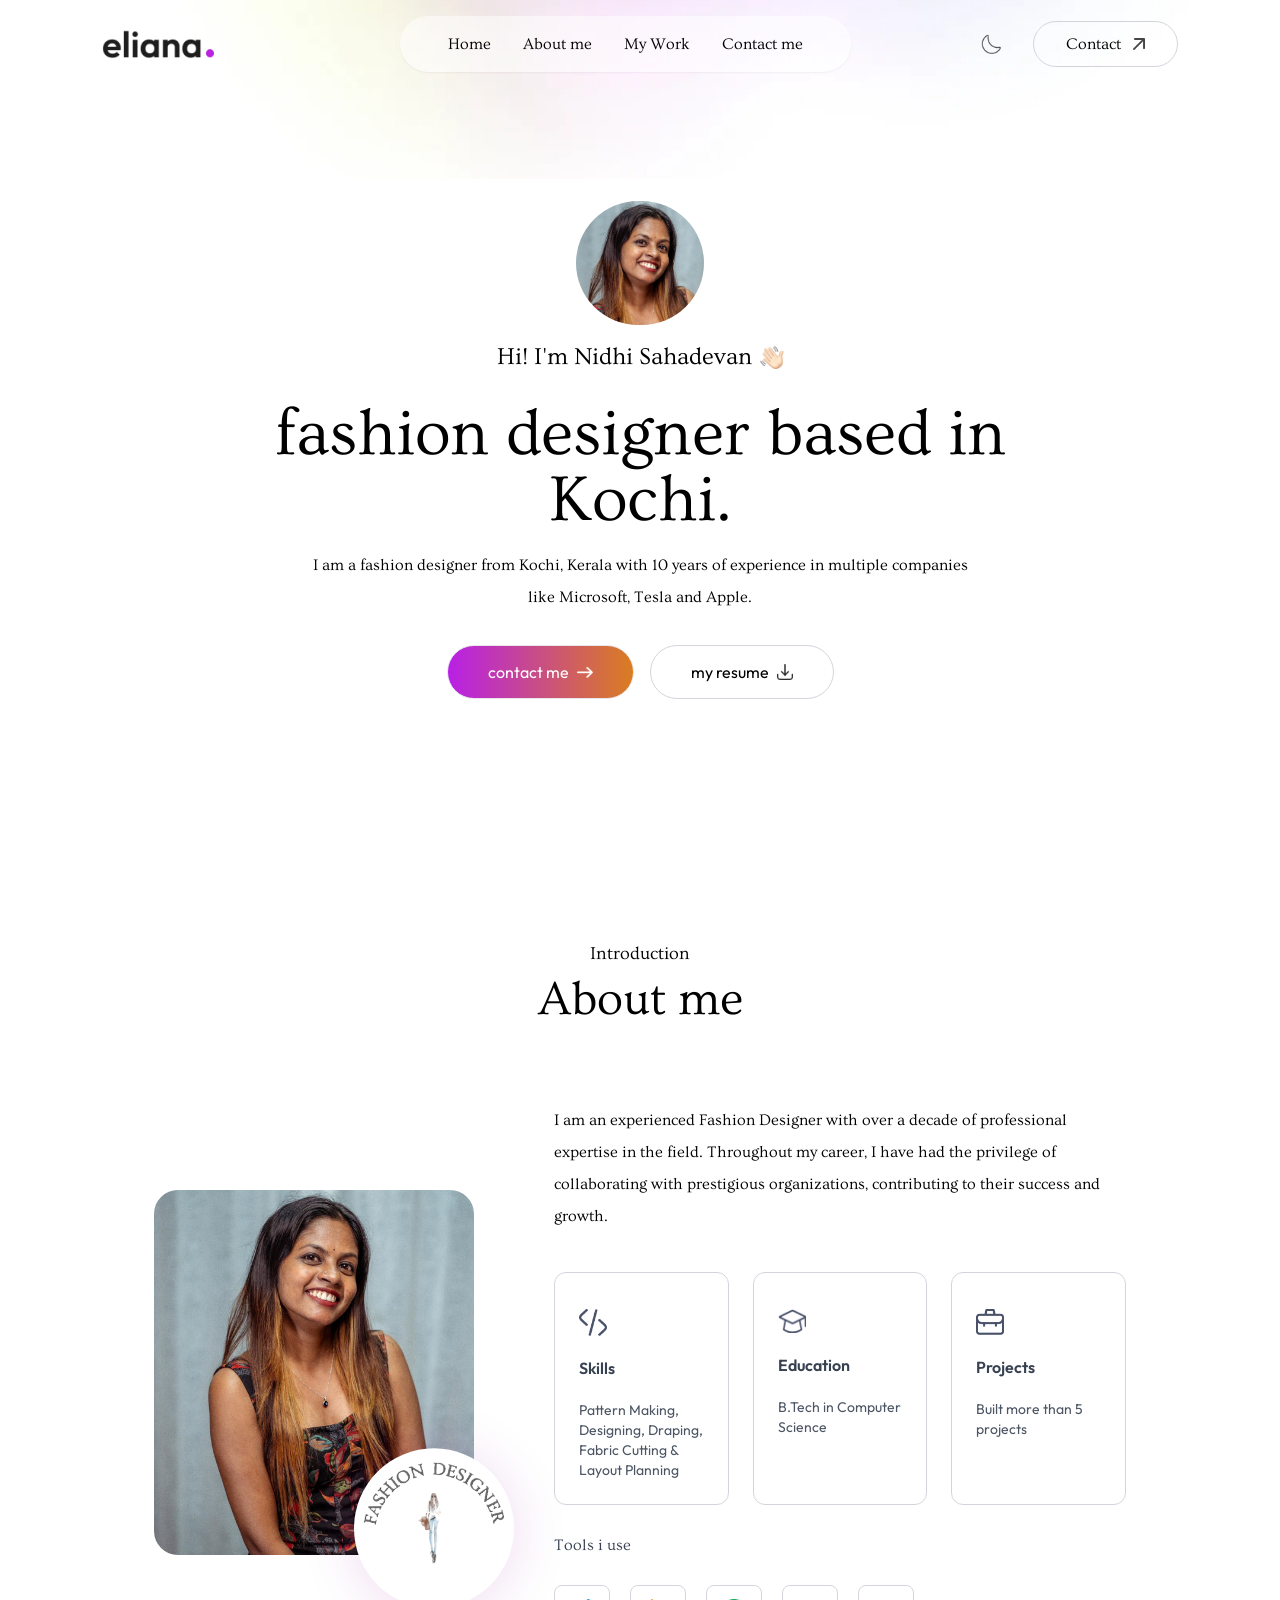
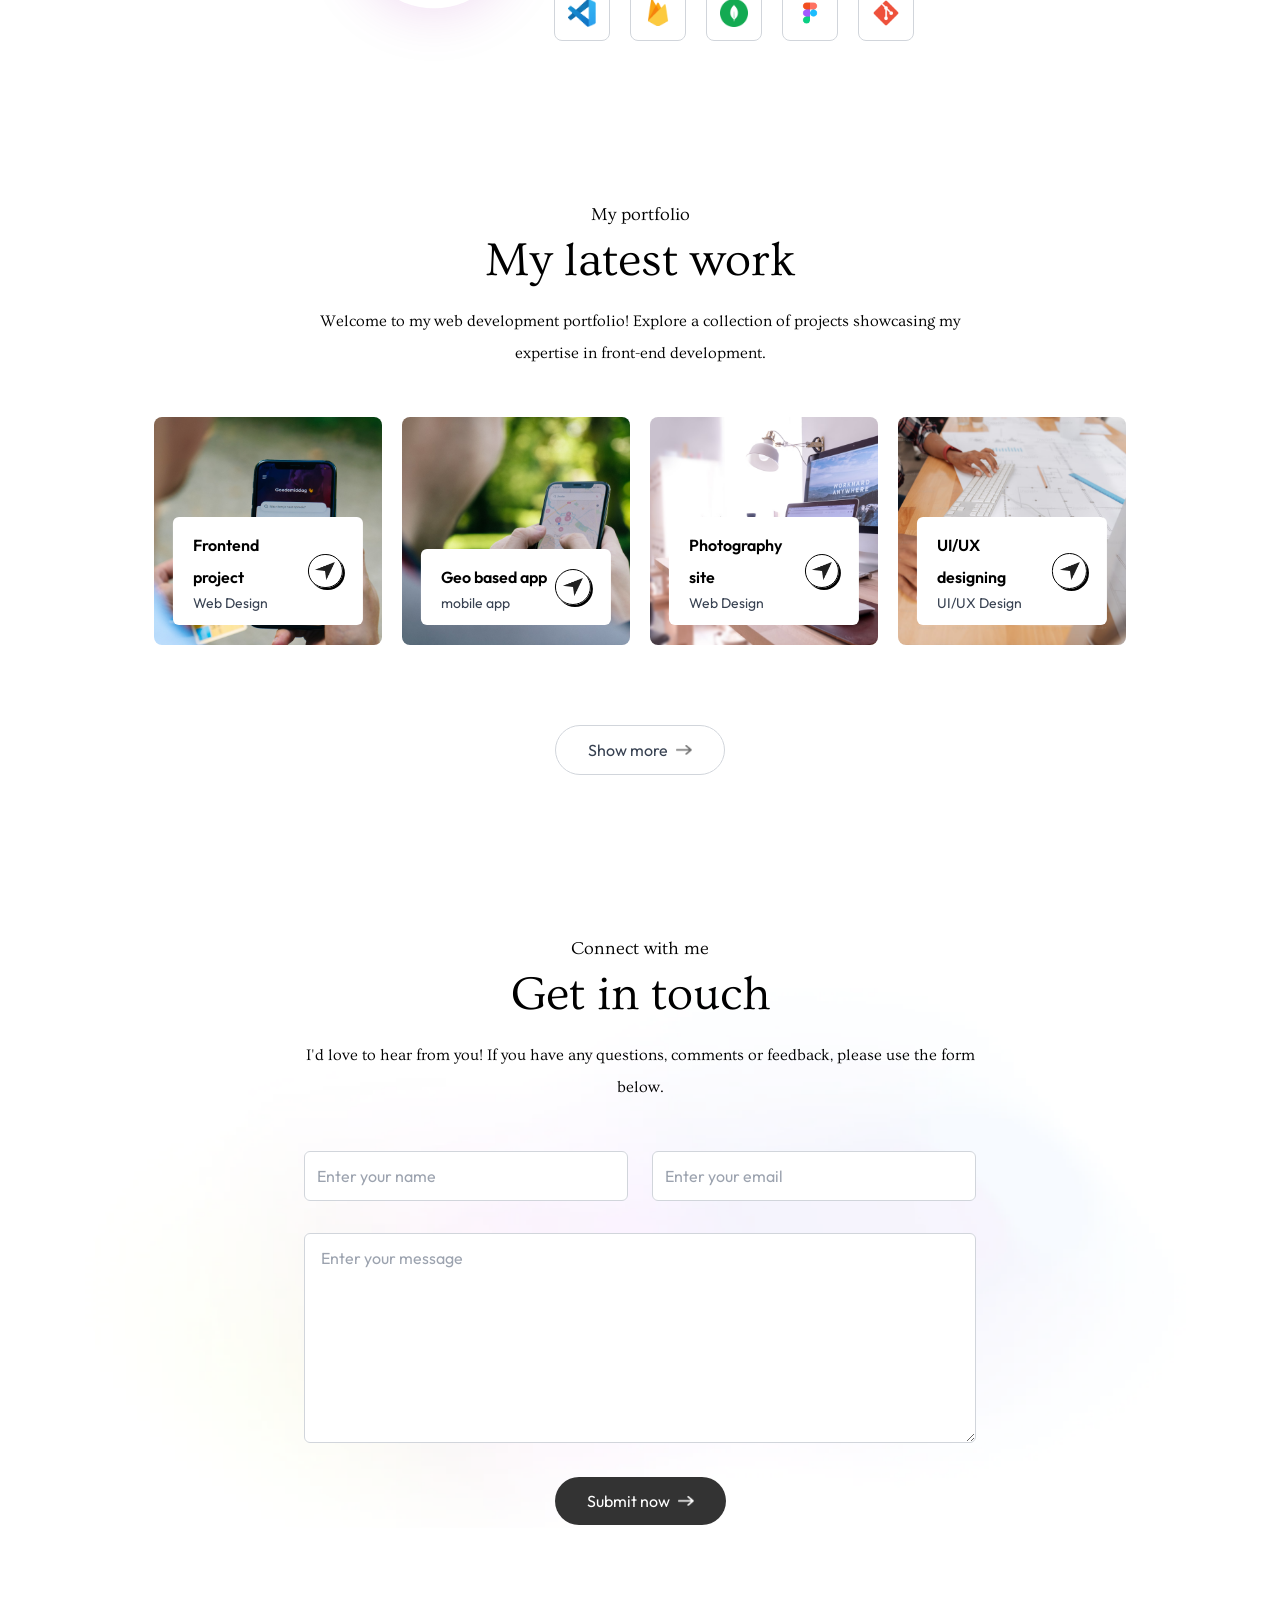
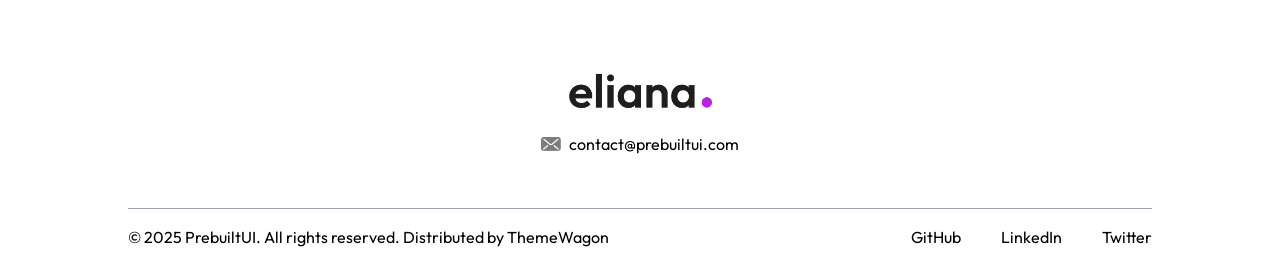
==== index.html @ 3910c3a2 "circular image changed, skills added, menu button service removed" ====
<!DOCTYPE html>
<html lang="en">

<head>
    <meta charset="UTF-8">
    <meta name="viewport" content="width=device-width, initial-scale=1.0">
    <title>Nidhi|Portfolio|FashionDesigner</title>
    <link rel="stylesheet" href="./output.css">
    <link rel="stylesheet" href="./input.css">
    <link rel="shortcut icon" href="./assets/favicon.ico" type="image/x-icon">
    <link rel="preconnect" href="https://fonts.googleapis.com">
    <link rel="preconnect" href="https://fonts.gstatic.com" crossorigin>
    <link href="https://fonts.googleapis.com/css2?family=Outfit:wght@100..900&family=Ovo&display=swap" rel="stylesheet">
</head>

<body class="font-Outfit leading-8 dark:bg-darkTheme dark:text-white">
    <div class="fixed top-0 right-0 w-11/12 -z-10 translate-y-[-80%] dark:hidden">
        <img src="./assets/header-bg-color.png" alt="" class="w-full" />
    </div>

    <nav id="navbar" class="w-full fixed px-5 lg:px-8 xl:px-[8%] py-4 flex items-center justify-between z-50">
        <p class="bg-white bg-opacity-50 backdrop-blur-lg shadow-sm dark:bg-darkTheme dark:shadow-white/20 sr-only">
            Hidden</p>
        <a href="#!">
            <img src="./assets/logo.png" alt="Logo" class="w-28 cursor-pointer mr-14 dark:hidden" />
            <img src="./assets/logo_dark.png" alt="Logo" class="w-28 cursor-pointer mr-14 hidden dark:block" />
        </a>

        <ul id="navLink"
            class="hidden md:flex items-center gap-6 lg:gap-8 rounded-full px-12 py-3 bg-white shadow-sm bg-opacity-50 font-Ovo dark:border dark:border-white/30 dark:bg-transparent ">
            <li><a class='hover:text-gray-500 dark:hover:text-gray-300 transition' href="#top">Home</a></li>
            <li><a class='hover:text-gray-500 dark:hover:text-gray-300 transition' href="#about">About me</a></li>
            <li><a class='hover:text-gray-500 dark:hover:text-gray-300 transition' href="#work">My Work</a></li>
            <li><a class='hover:text-gray-500 dark:hover:text-gray-300 transition' href="#contact">Contact me</a></li>
        </ul>

        <div class="flex items-center gap-4">
            <button onclick="toggleTheme()">
                <img src="./assets/moon_icon.png" alt="" class="w-5 dark:hidden" />
                <img src="./assets/sun_icon.png" alt="" class="w-5 hidden dark:block" />
            </button>

            <a href="#contact"
                class="hidden lg:flex items-center gap-3 px-8 py-1.5 border border-gray-300 hover:bg-slate-100/70 dark:hover:bg-darkHover rounded-full ml-4 font-Ovo dark:border-white/30">
                Contact
                <img src="./assets/arrow-icon.png" alt="" class="w-3 dark:hidden" />
                <img src="./assets/arrow-icon-dark.png" alt="" class="w-3 hidden dark:block" />
            </a>

            <button class="block md:hidden ml-3" onclick="openMenu()">
                <img src="./assets/menu-black.png" alt="" class="w-6 dark:hidden" />
                <img src="./assets/menu-white.png" alt="" class="w-6 hidden dark:block" />
            </button>

        </div>
        <!-- ----- mobile menu ------ -->
        <ul id="mobileMenu"
            class="flex md:hidden flex-col gap-4 py-20 px-10 fixed -right-64 top-0 bottom-0 w-64 z-50 h-screen bg-rose-50 transition duration-500 font-Ovo dark:bg-darkHover dark:text-white">

            <div class="absolute right-6 top-6" onclick="closeMenu()">
                <img src="./assets/close-black.png" alt="" class="w-5 cursor-pointer dark:hidden" />
                <img src="./assets/close-white.png" alt="" class="w-5 cursor-pointer hidden dark:block" />
            </div>

            <li><a href="#top" onclick="closeMenu()">Home</a></li>
            <li><a href="#about" onclick="closeMenu()">About me</a></li>
            <li><a href="#work" onclick="closeMenu()">My Work</a></li>
            <li><a href="#contact" onclick="closeMenu()">Contact me</a></li>
        </ul>
    </nav>

    <!-- ----- home section ------ -->
    <div class="w-11/12 max-w-3xl text-center mx-auto h-screen flex flex-col items-center justify-center gap-4">
        <img src="./assets/nidhi_profile.jpg" alt="" class="rounded-full w-32" />
        <h3 class="flex items-end gap-2 text-xl md:text-2xl mb-3 font-Ovo">
            Hi! I&apos;m Nidhi Sahadevan
            <img src="./assets/hand-icon.png" alt="" class="w-6 mb-1" />
        </h3>
        <h1 class="text-3xl sm:text-6xl lg:text-[66px] font-Ovo">fashion designer based in Kochi.</h1>
        <p class="max-w-2xl mx-auto font-Ovo">I am a fashion designer from Kochi, Kerala with 10 years of experience
            in multiple companies like Microsoft, Tesla and Apple.</p>

        <div class="flex flex-col sm:flex-row items-center gap-4 mt-4">
            <a href="#contact"
                class="px-10 py-2.5 border rounded-full bg-gradient-to-r from-[#b820e6] to-[#da7d20] text-white flex items-center gap-2 dark:border-transparent">
                contact me <img src="./assets/right-arrow-white.png" alt="" class="w-4" />
            </a>

            <a href="./assets/dev-icon.png" download
                class="px-10 py-2.5 rounded-full border border-gray-300 dark:border-white/25 hover:bg-slate-100/70 dark:hover:bg-darkHover flex items-center gap-2 bg-white dark:bg-transparent dark:text-white">
                my resume <img src="./assets/download-icon.png" alt="" class="w-4 dark:invert" />
            </a>
        </div>
    </div>

    <!-- ----- about me section ------ -->
    <div id="about" class="w-full px-[12%] py-10 scroll-mt-20">
        <h4 class="text-center mb-2 text-lg font-Ovo">Introduction</h4>
        <h2 class="text-center text-5xl font-Ovo">About me</h2>
        <div class="flex w-full flex-col lg:flex-row items-center gap-20 my-20">
            <div class="max-w-max mx-auto relative"><img src="./assets/nidhi.jpg" alt=""
                    class="w-64 sm:w-80 rounded-3xl max-w-none">
                <div
                    class="bg-white w-1/2 aspect-square absolute right-0 bottom-0 rounded-full translate-x-1/4 translate-y-1/3 shadow-[0_4px_55px_rgba(149,0,162,0.15)] flex items-center justify-center">
                    <img src="./assets/circularimage1.png" alt="" class="w-full animate-spin_slow">
                    <img src="./assets/fashion-icon.png" alt=""
                        class="w-1/4 absolute top-1/2 left-1/2 -translate-x-1/2 -translate-y-1/2">
                </div>
            </div>
            <div class="flex-1">
                <p class="mb-10 max-w-2xl font-Ovo">I am an experienced Fashion Designer with over a decade of
                    professional expertise in the field. Throughout my career, I have had the privilege of collaborating
                    with prestigious organizations, contributing to their success and growth.</p>
                <ul class="grid grid-cols-1 sm:grid-cols-3 gap-6 max-w-2xl">
                    <li
                        class="border border-gray-300 dark:border-white/30 rounded-xl p-6 cursor-pointer hover:bg-lightHover hover:-translate-y-1 duration-500 hover:shadow-black dark:hover:shadow-white/80 dark:hover:bg-darkHover/50">
                        <img src="./assets/code-icon.png" alt="" class="w-7 mt-3 dark:hidden"><img
                            src="./assets/code-icon-dark.png" alt="" class="w-7 mt-3 hidden dark:block">
                        <h3 class="my-4 font-semibold text-gray-700 dark:text-white">Skills</h3>
                        <p class="text-gray-600 text-sm dark:text-white/80">Pattern Making,
Designing,
Draping,
Fabric Cutting & Layout Planning</p>
                    </li>
                    <li
                        class="border border-gray-300 dark:border-white/30 rounded-xl p-6 cursor-pointer hover:bg-lightHover hover:-translate-y-1 duration-500 hover:shadow-black dark:hover:shadow-white/80 dark:hover:bg-darkHover/50">
                        <img src="./assets/edu-icon.png" alt="" class="w-7 mt-3 dark:hidden"><img
                            src="./assets/edu-icon-dark.png" alt="" class="w-7 mt-3 hidden dark:block">
                        <h3 class="my-4 font-semibold text-gray-700 dark:text-white">Education</h3>
                        <p class="text-gray-600 text-sm dark:text-white/80">B.Tech in Computer Science</p>
                    </li>
                    <li
                        class="border border-gray-300 dark:border-white/30 rounded-xl p-6 cursor-pointer hover:bg-lightHover hover:-translate-y-1 duration-500 hover:shadow-black dark:hover:shadow-white/80 dark:hover:bg-darkHover/50">
                        <img src="./assets/project-icon.png" alt="" class="w-7 mt-3 dark:hidden"><img
                            src="./assets/project-icon-dark.png" alt="" class="w-7 mt-3 hidden dark:block">
                        <h3 class="my-4 font-semibold text-gray-700 dark:text-white">Projects</h3>
                        <p class="text-gray-600 text-sm dark:text-white/80">Built more than 5 projects</p>
                    </li>
                </ul>
                <h4 class="my-6 text-gray-700 font-Ovo dark:text-white/80">Tools i use</h4>
                <ul class="flex items-center gap-3 sm:gap-5">
                    <li
                        class="flex items-center justify-center w-12 sm:w-14 aspect-square border border-gray-300 dark:border-white/30 rounded-lg cursor-pointer hover:-translate-y-1 duration-500">
                        <img src="./assets/vscode.png" alt="vscode" class="w-5 sm:w-7">
                    </li>
                    <li
                        class="flex items-center justify-center w-12 sm:w-14 aspect-square border border-gray-300 dark:border-white/30 rounded-lg cursor-pointer hover:-translate-y-1 duration-500">
                        <img src="./assets/firebase.png" alt="firebase" class="w-5 sm:w-7">
                    </li>
                    <li
                        class="flex items-center justify-center w-12 sm:w-14 aspect-square border border-gray-300 dark:border-white/30 rounded-lg cursor-pointer hover:-translate-y-1 duration-500">
                        <img src="./assets/mongodb.png" alt="mongodb" class="w-5 sm:w-7">
                    </li>
                    <li
                        class="flex items-center justify-center w-12 sm:w-14 aspect-square border border-gray-300 dark:border-white/30 rounded-lg cursor-pointer hover:-translate-y-1 duration-500">
                        <img src="./assets/figma.png" alt="figma" class="w-5 sm:w-7">
                    </li>
                    <li
                        class="flex items-center justify-center w-12 sm:w-14 aspect-square border border-gray-300 dark:border-white/30 rounded-lg cursor-pointer hover:-translate-y-1 duration-500">
                        <img src="./assets/git.png" alt="git" class="w-5 sm:w-7">
                    </li>
                </ul>
            </div>
        </div>
    </div>

    <!-- My Work Section -->
    <div id="work" class="w-full px-[12%] py-10 scroll-mt-20">
        <h4 class="text-center mb-2 text-lg font-Ovo">My portfolio</h4>
        <h2 class="text-center text-5xl font-Ovo">My latest work</h2>
        <p class="text-center max-w-2xl mx-auto mt-5 mb-12 font-Ovo">Welcome to my web development portfolio! Explore a
            collection of projects showcasing my expertise in front-end development.</p>
        <div class="grid grid-cols-auto my-10 gap-5 dark:text-black">
            <div class="aspect-square bg-no-repeat bg-cover bg-center rounded-lg relative cursor-pointer group"
                style="background-image: url('./assets/work-1.png');">
                <div
                    class="bg-white w-10/12 rounded-md absolute bottom-5 left-1/2 -translate-x-1/2 py-3 px-5 flex items-center justify-between duration-500 group-hover:bottom-7">
                    <div>
                        <h2 class="font-semibold">Frontend project</h2>
                        <p class="text-sm text-gray-700">Web Design</p>
                    </div>
                    <div
                        class="border rounded-full border-black w-9 aspect-square flex items-center justify-center shadow-[2px_2px_0_#000] group-hover:bg-lime-300 transition">
                        <img src="./assets/send-icon.png" alt="" class="w-5">
                    </div>
                </div>
            </div>
            <div class="aspect-square bg-no-repeat bg-cover bg-center rounded-lg relative cursor-pointer group"
                style="background-image: url('./assets/work-2.png');">
                <div
                    class="bg-white w-10/12 rounded-md absolute bottom-5 left-1/2 -translate-x-1/2 py-3 px-5 flex items-center justify-between duration-500 group-hover:bottom-7">
                    <div>
                        <h2 class="font-semibold">Geo based app</h2>
                        <p class="text-sm text-gray-700">mobile app</p>
                    </div>
                    <div
                        class="border rounded-full border-black w-9 aspect-square flex items-center justify-center shadow-[2px_2px_0_#000] group-hover:bg-lime-300 transition">
                        <img src="./assets/send-icon.png" alt="" class="w-5">
                    </div>
                </div>
            </div>
            <div class="aspect-square bg-no-repeat bg-cover bg-center rounded-lg relative cursor-pointer group"
                style="background-image: url('./assets/work-3.png');">
                <div
                    class="bg-white w-10/12 rounded-md absolute bottom-5 left-1/2 -translate-x-1/2 py-3 px-5 flex items-center justify-between duration-500 group-hover:bottom-7">
                    <div>
                        <h2 class="font-semibold">Photography site</h2>
                        <p class="text-sm text-gray-700">Web Design</p>
                    </div>
                    <div
                        class="border rounded-full border-black w-9 aspect-square flex items-center justify-center shadow-[2px_2px_0_#000] group-hover:bg-lime-300 transition">
                        <img src="./assets/send-icon.png" alt="" class="w-5">
                    </div>
                </div>
            </div>
            <div class="aspect-square bg-no-repeat bg-cover bg-center rounded-lg relative cursor-pointer group"
                style="background-image: url('./assets/work-4.png');">
                <div
                    class="bg-white w-10/12 rounded-md absolute bottom-5 left-1/2 -translate-x-1/2 py-3 px-5 flex items-center justify-between duration-500 group-hover:bottom-7">
                    <div>
                        <h2 class="font-semibold">UI/UX designing</h2>
                        <p class="text-sm text-gray-700">UI/UX Design</p>
                    </div>
                    <div
                        class="border rounded-full border-black w-9 aspect-square flex items-center justify-center shadow-[2px_2px_0_#000] group-hover:bg-lime-300 transition">
                        <img src="./assets/send-icon.png" alt="" class="w-5">
                    </div>
                </div>
            </div>
        </div><a href="#"
            class="w-max flex items-center justify-center gap-2 text-gray-700 border border-gray-300 dark:border-white/25 hover:bg-slate-100/70 dark:hover:bg-darkHover rounded-full py-2 px-8 mx-auto my-20 duration-300 dark:text-white">Show
            more<img src="./assets/right-arrow-bold.png" alt="" class="w-4 dark:hidden"><img
                src="./assets/right-arrow-bold-dark.png" alt="" class="w-4 hidden dark:block"></a>
    </div>

    <!-- Contact me section -->
    <div id="contact"
        class="w-full px-[12%] py-10 scroll-mt-20 bg-[url('./assets/footer-bg-color.png')] bg-no-repeat bg-[length:90%_auto] bg-center dark:bg-none">
        <h4 class="text-center mb-2 text-lg font-Ovo">Connect with me</h4>
        <h2 class="text-center text-5xl font-Ovo">Get in touch</h2>
        <p class="text-center max-w-2xl mx-auto mt-5 mb-12 font-Ovo">I'd love to hear from you! If you have any
            questions, comments or feedback, please use the form below.
        </p>
        <form class="max-w-2xl mx-auto">
            <input type="hidden" name="subject" value="Eliana Jade - New form Submission">
            <div class="grid grid-cols-auto gap-6 mt-10 mb-8">
                <input type="text" placeholder="Enter your name"
                    class="flex-1 px-3 py-2 focus:ring-1 outline-none border border-gray-300 dark:border-white/30 rounded-md bg-white dark:bg-darkHover/30"
                    ] required="" name="name">
                <input type="email" placeholder="Enter your email" ]
                    class="flex-1 px-3 py-2 focus:ring-1 outline-none border border-gray-300 dark:border-white/30 rounded-md bg-white dark:bg-darkHover/30"
                    required="" name="email">
            </div>
            <textarea rows="6" placeholder="Enter your message"
                class="w-full px-4 py-2 focus:ring-1 outline-none border border-gray-300 dark:border-white/30 rounded-md bg-white mb-6 dark:bg-darkHover/30"
                required="" name="message"></textarea>
            <button type="submit"
                class="py-2 px-8 w-max flex items-center justify-between gap-2 bg-black/80 text-white rounded-full mx-auto hover:bg-black duration-500 dark:bg-transparent dark:border dark:border-white/30 dark:hover:bg-darkHover">
                Submit now
                <img src="./assets/right-arrow-white.png" alt="" class="w-4">
            </button>
            <p class="mt-4"></p>
        </form>
    </div>

    <!-- Footer -->
    <div class="mt-20">
        <div class="text-center">
            <a href="#!">
                <img src="./assets/logo.png" alt="" class="w-36 mx-auto mb-2 dark:hidden">
                <img src="./assets/logo_dark.png" alt="" class="w-36 mx-auto mb-2 hidden dark:block">
            </a>
            <div class="w-max flex items-center gap-2 mx-auto">
                <img src="./assets/mail_icon.png" alt="" class="w-5 dark:hidden">
                <img src="./assets/mail_icon_dark.png" alt="" class="w-5 hidden dark:block">
                <a href="#!">contact@prebuiltui.com</a>
            </div>
        </div>
        <div class="text-center sm:flex items-center justify-between border-t border-gray-400 mx-[10%] mt-12 py-3">
            <p>© 2025 <a href="https://prebuiltui.com/" target="_blank">PrebuiltUI</a>. All rights reserved. Distributed by <a href="https://themewagon.com" target="_blank">ThemeWagon</a></p> 
            <ul class="flex items-center gap-10 justify-center mt-4 sm:mt-0">
                <li><a target="_blank" href="#!">GitHub</a></li>
                <li><a target="_blank" href="#!">LinkedIn</a></li>
                <li><a target="_blank" href="#!">Twitter</a></li>
            </ul>
        </div>
    </div>

    <script src="./script.js"></script>

</body>

</html>
---- output.css ----
*,
::before,
::after {
  --tw-border-spacing-x: 0;
  --tw-border-spacing-y: 0;
  --tw-translate-x: 0;
  --tw-translate-y: 0;
  --tw-rotate: 0;
  --tw-skew-x: 0;
  --tw-skew-y: 0;
  --tw-scale-x: 1;
  --tw-scale-y: 1;
  --tw-pan-x: ;
  --tw-pan-y: ;
  --tw-pinch-zoom: ;
  --tw-scroll-snap-strictness: proximity;
  --tw-gradient-from-position: ;
  --tw-gradient-via-position: ;
  --tw-gradient-to-position: ;
  --tw-ordinal: ;
  --tw-slashed-zero: ;
  --tw-numeric-figure: ;
  --tw-numeric-spacing: ;
  --tw-numeric-fraction: ;
  --tw-ring-inset: ;
  --tw-ring-offset-width: 0px;
  --tw-ring-offset-color: #fff;
  --tw-ring-color: rgb(59 130 246 / 0.5);
  --tw-ring-offset-shadow: 0 0 #0000;
  --tw-ring-shadow: 0 0 #0000;
  --tw-shadow: 0 0 #0000;
  --tw-shadow-colored: 0 0 #0000;
  --tw-blur: ;
  --tw-brightness: ;
  --tw-contrast: ;
  --tw-grayscale: ;
  --tw-hue-rotate: ;
  --tw-invert: ;
  --tw-saturate: ;
  --tw-sepia: ;
  --tw-drop-shadow: ;
  --tw-backdrop-blur: ;
  --tw-backdrop-brightness: ;
  --tw-backdrop-contrast: ;
  --tw-backdrop-grayscale: ;
  --tw-backdrop-hue-rotate: ;
  --tw-backdrop-invert: ;
  --tw-backdrop-opacity: ;
  --tw-backdrop-saturate: ;
  --tw-backdrop-sepia: ;
  --tw-contain-size: ;
  --tw-contain-layout: ;
  --tw-contain-paint: ;
  --tw-contain-style: ;
}

::backdrop {
  --tw-border-spacing-x: 0;
  --tw-border-spacing-y: 0;
  --tw-translate-x: 0;
  --tw-translate-y: 0;
  --tw-rotate: 0;
  --tw-skew-x: 0;
  --tw-skew-y: 0;
  --tw-scale-x: 1;
  --tw-scale-y: 1;
  --tw-pan-x: ;
  --tw-pan-y: ;
  --tw-pinch-zoom: ;
  --tw-scroll-snap-strictness: proximity;
  --tw-gradient-from-position: ;
  --tw-gradient-via-position: ;
  --tw-gradient-to-position: ;
  --tw-ordinal: ;
  --tw-slashed-zero: ;
  --tw-numeric-figure: ;
  --tw-numeric-spacing: ;
  --tw-numeric-fraction: ;
  --tw-ring-inset: ;
  --tw-ring-offset-width: 0px;
  --tw-ring-offset-color: #fff;
  --tw-ring-color: rgb(59 130 246 / 0.5);
  --tw-ring-offset-shadow: 0 0 #0000;
  --tw-ring-shadow: 0 0 #0000;
  --tw-shadow: 0 0 #0000;
  --tw-shadow-colored: 0 0 #0000;
  --tw-blur: ;
  --tw-brightness: ;
  --tw-contrast: ;
  --tw-grayscale: ;
  --tw-hue-rotate: ;
  --tw-invert: ;
  --tw-saturate: ;
  --tw-sepia: ;
  --tw-drop-shadow: ;
  --tw-backdrop-blur: ;
  --tw-backdrop-brightness: ;
  --tw-backdrop-contrast: ;
  --tw-backdrop-grayscale: ;
  --tw-backdrop-hue-rotate: ;
  --tw-backdrop-invert: ;
  --tw-backdrop-opacity: ;
  --tw-backdrop-saturate: ;
  --tw-backdrop-sepia: ;
  --tw-contain-size: ;
  --tw-contain-layout: ;
  --tw-contain-paint: ;
  --tw-contain-style: ;
}

/*
! tailwindcss v3.4.17 | MIT License | https://tailwindcss.com
*/

/*
1. Prevent padding and border from affecting element width. (https://github.com/mozdevs/cssremedy/issues/4)
2. Allow adding a border to an element by just adding a border-width. (https://github.com/tailwindcss/tailwindcss/pull/116)
*/

*,
::before,
::after {
  box-sizing: border-box;
  /* 1 */
  border-width: 0;
  /* 2 */
  border-style: solid;
  /* 2 */
  border-color: #e5e7eb;
  /* 2 */
}

::before,
::after {
  --tw-content: '';
}

/*
1. Use a consistent sensible line-height in all browsers.
2. Prevent adjustments of font size after orientation changes in iOS.
3. Use a more readable tab size.
4. Use the user's configured `sans` font-family by default.
5. Use the user's configured `sans` font-feature-settings by default.
6. Use the user's configured `sans` font-variation-settings by default.
7. Disable tap highlights on iOS
*/

html,
:host {
  line-height: 1.5;
  /* 1 */
  -webkit-text-size-adjust: 100%;
  /* 2 */
  -moz-tab-size: 4;
  /* 3 */
  -o-tab-size: 4;
  tab-size: 4;
  /* 3 */
  font-family: ui-sans-serif, system-ui, sans-serif, "Apple Color Emoji", "Segoe UI Emoji", "Segoe UI Symbol", "Noto Color Emoji";
  /* 4 */
  font-feature-settings: normal;
  /* 5 */
  font-variation-settings: normal;
  /* 6 */
  -webkit-tap-highlight-color: transparent;
  /* 7 */
}

/*
1. Remove the margin in all browsers.
2. Inherit line-height from `html` so users can set them as a class directly on the `html` element.
*/

body {
  margin: 0;
  /* 1 */
  line-height: inherit;
  /* 2 */
}

/*
1. Add the correct height in Firefox.
2. Correct the inheritance of border color in Firefox. (https://bugzilla.mozilla.org/show_bug.cgi?id=190655)
3. Ensure horizontal rules are visible by default.
*/

hr {
  height: 0;
  /* 1 */
  color: inherit;
  /* 2 */
  border-top-width: 1px;
  /* 3 */
}

/*
Add the correct text decoration in Chrome, Edge, and Safari.
*/

abbr:where([title]) {
  -webkit-text-decoration: underline dotted;
  text-decoration: underline dotted;
}

/*
Remove the default font size and weight for headings.
*/

h1,
h2,
h3,
h4,
h5,
h6 {
  font-size: inherit;
  font-weight: inherit;
}

/*
Reset links to optimize for opt-in styling instead of opt-out.
*/

a {
  color: inherit;
  text-decoration: inherit;
}

/*
Add the correct font weight in Edge and Safari.
*/

b,
strong {
  font-weight: bolder;
}

/*
1. Use the user's configured `mono` font-family by default.
2. Use the user's configured `mono` font-feature-settings by default.
3. Use the user's configured `mono` font-variation-settings by default.
4. Correct the odd `em` font sizing in all browsers.
*/

code,
kbd,
samp,
pre {
  font-family: ui-monospace, SFMono-Regular, Menlo, Monaco, Consolas, "Liberation Mono", "Courier New", monospace;
  /* 1 */
  font-feature-settings: normal;
  /* 2 */
  font-variation-settings: normal;
  /* 3 */
  font-size: 1em;
  /* 4 */
}

/*
Add the correct font size in all browsers.
*/

small {
  font-size: 80%;
}

/*
Prevent `sub` and `sup` elements from affecting the line height in all browsers.
*/

sub,
sup {
  font-size: 75%;
  line-height: 0;
  position: relative;
  vertical-align: baseline;
}

sub {
  bottom: -0.25em;
}

sup {
  top: -0.5em;
}

/*
1. Remove text indentation from table contents in Chrome and Safari. (https://bugs.chromium.org/p/chromium/issues/detail?id=999088, https://bugs.webkit.org/show_bug.cgi?id=201297)
2. Correct table border color inheritance in all Chrome and Safari. (https://bugs.chromium.org/p/chromium/issues/detail?id=935729, https://bugs.webkit.org/show_bug.cgi?id=195016)
3. Remove gaps between table borders by default.
*/

table {
  text-indent: 0;
  /* 1 */
  border-color: inherit;
  /* 2 */
  border-collapse: collapse;
  /* 3 */
}

/*
1. Change the font styles in all browsers.
2. Remove the margin in Firefox and Safari.
3. Remove default padding in all browsers.
*/

button,
input,
optgroup,
select,
textarea {
  font-family: inherit;
  /* 1 */
  font-feature-settings: inherit;
  /* 1 */
  font-variation-settings: inherit;
  /* 1 */
  font-size: 100%;
  /* 1 */
  font-weight: inherit;
  /* 1 */
  line-height: inherit;
  /* 1 */
  letter-spacing: inherit;
  /* 1 */
  color: inherit;
  /* 1 */
  margin: 0;
  /* 2 */
  padding: 0;
  /* 3 */
}

/*
Remove the inheritance of text transform in Edge and Firefox.
*/

button,
select {
  text-transform: none;
}

/*
1. Correct the inability to style clickable types in iOS and Safari.
2. Remove default button styles.
*/

button,
input:where([type='button']),
input:where([type='reset']),
input:where([type='submit']) {
  -webkit-appearance: button;
  /* 1 */
  background-color: transparent;
  /* 2 */
  background-image: none;
  /* 2 */
}

/*
Use the modern Firefox focus style for all focusable elements.
*/

:-moz-focusring {
  outline: auto;
}

/*
Remove the additional `:invalid` styles in Firefox. (https://github.com/mozilla/gecko-dev/blob/2f9eacd9d3d995c937b4251a5557d95d494c9be1/layout/style/res/forms.css#L728-L737)
*/

:-moz-ui-invalid {
  box-shadow: none;
}

/*
Add the correct vertical alignment in Chrome and Firefox.
*/

progress {
  vertical-align: baseline;
}

/*
Correct the cursor style of increment and decrement buttons in Safari.
*/

::-webkit-inner-spin-button,
::-webkit-outer-spin-button {
  height: auto;
}

/*
1. Correct the odd appearance in Chrome and Safari.
2. Correct the outline style in Safari.
*/

[type='search'] {
  -webkit-appearance: textfield;
  /* 1 */
  outline-offset: -2px;
  /* 2 */
}

/*
Remove the inner padding in Chrome and Safari on macOS.
*/

::-webkit-search-decoration {
  -webkit-appearance: none;
}

/*
1. Correct the inability to style clickable types in iOS and Safari.
2. Change font properties to `inherit` in Safari.
*/

::-webkit-file-upload-button {
  -webkit-appearance: button;
  /* 1 */
  font: inherit;
  /* 2 */
}

/*
Add the correct display in Chrome and Safari.
*/

summary {
  display: list-item;
}

/*
Removes the default spacing and border for appropriate elements.
*/

blockquote,
dl,
dd,
h1,
h2,
h3,
h4,
h5,
h6,
hr,
figure,
p,
pre {
  margin: 0;
}

fieldset {
  margin: 0;
  padding: 0;
}

legend {
  padding: 0;
}

ol,
ul,
menu {
  list-style: none;
  margin: 0;
  padding: 0;
}

/*
Reset default styling for dialogs.
*/

dialog {
  padding: 0;
}

/*
Prevent resizing textareas horizontally by default.
*/

textarea {
  resize: vertical;
}

/*
1. Reset the default placeholder opacity in Firefox. (https://github.com/tailwindlabs/tailwindcss/issues/3300)
2. Set the default placeholder color to the user's configured gray 400 color.
*/

input::-moz-placeholder,
textarea::-moz-placeholder {
  opacity: 1;
  /* 1 */
  color: #9ca3af;
  /* 2 */
}

input::placeholder,
textarea::placeholder {
  opacity: 1;
  /* 1 */
  color: #9ca3af;
  /* 2 */
}

/*
Set the default cursor for buttons.
*/

button,
[role="button"] {
  cursor: pointer;
}

/*
Make sure disabled buttons don't get the pointer cursor.
*/

:disabled {
  cursor: default;
}

/*
1. Make replaced elements `display: block` by default. (https://github.com/mozdevs/cssremedy/issues/14)
2. Add `vertical-align: middle` to align replaced elements more sensibly by default. (https://github.com/jensimmons/cssremedy/issues/14#issuecomment-634934210)
   This can trigger a poorly considered lint error in some tools but is included by design.
*/

img,
svg,
video,
canvas,
audio,
iframe,
embed,
object {
  display: block;
  /* 1 */
  vertical-align: middle;
  /* 2 */
}

/*
Constrain images and videos to the parent width and preserve their intrinsic aspect ratio. (https://github.com/mozdevs/cssremedy/issues/14)
*/

img,
video {
  max-width: 100%;
  height: auto;
}

/* Make elements with the HTML hidden attribute stay hidden by default */

[hidden]:where(:not([hidden="until-found"])) {
  display: none;
}

.sr-only {
  position: absolute;
  width: 1px;
  height: 1px;
  padding: 0;
  margin: -1px;
  overflow: hidden;
  clip: rect(0, 0, 0, 0);
  white-space: nowrap;
  border-width: 0;
}

.fixed {
  position: fixed;
}

.absolute {
  position: absolute;
}

.relative {
  position: relative;
}

.-right-64 {
  right: -16rem;
}

.bottom-0 {
  bottom: 0px;
}

.right-0 {
  right: 0px;
}

.right-6 {
  right: 1.5rem;
}

.top-0 {
  top: 0px;
}

.top-6 {
  top: 1.5rem;
}

.left-1\/2 {
  left: 50%;
}

.top-1\/2 {
  top: 50%;
}

.bottom-5 {
  bottom: 1.25rem;
}

.-z-10 {
  z-index: -10;
}

.z-50 {
  z-index: 50;
}

.mx-auto {
  margin-left: auto;
  margin-right: auto;
}

.my-20 {
  margin-top: 5rem;
  margin-bottom: 5rem;
}

.my-4 {
  margin-top: 1rem;
  margin-bottom: 1rem;
}

.my-6 {
  margin-top: 1.5rem;
  margin-bottom: 1.5rem;
}

.my-10 {
  margin-top: 2.5rem;
  margin-bottom: 2.5rem;
}

.mx-\[10\%\] {
  margin-left: 10%;
  margin-right: 10%;
}

.ml-3 {
  margin-left: 0.75rem;
}

.ml-4 {
  margin-left: 1rem;
}

.mr-14 {
  margin-right: 3.5rem;
}

.mb-1 {
  margin-bottom: 0.25rem;
}

.mb-3 {
  margin-bottom: 0.75rem;
}

.mt-4 {
  margin-top: 1rem;
}

.mb-10 {
  margin-bottom: 2.5rem;
}

.mb-2 {
  margin-bottom: 0.5rem;
}

.mt-3 {
  margin-top: 0.75rem;
}

.mb-12 {
  margin-bottom: 3rem;
}

.mt-5 {
  margin-top: 1.25rem;
}

.mb-6 {
  margin-bottom: 1.5rem;
}

.mb-8 {
  margin-bottom: 2rem;
}

.mt-10 {
  margin-top: 2.5rem;
}

.mt-12 {
  margin-top: 3rem;
}

.mt-20 {
  margin-top: 5rem;
}

.block {
  display: block;
}

.flex {
  display: flex;
}

.grid {
  display: grid;
}

.hidden {
  display: none;
}

.aspect-square {
  aspect-ratio: 1 / 1;
}

.h-screen {
  height: 100vh;
}

.w-11\/12 {
  width: 91.666667%;
}

.w-28 {
  width: 7rem;
}

.w-3 {
  width: 0.75rem;
}

.w-5 {
  width: 1.25rem;
}

.w-6 {
  width: 1.5rem;
}

.w-64 {
  width: 16rem;
}

.w-full {
  width: 100%;
}

.w-32 {
  width: 8rem;
}

.w-4 {
  width: 1rem;
}

.w-1\/2 {
  width: 50%;
}

.w-1\/4 {
  width: 25%;
}

.w-12 {
  width: 3rem;
}

.w-7 {
  width: 1.75rem;
}

.w-10\/12 {
  width: 83.333333%;
}

.w-9 {
  width: 2.25rem;
}

.w-max {
  width: -moz-max-content;
  width: max-content;
}

.w-36 {
  width: 9rem;
}

.max-w-2xl {
  max-width: 42rem;
}

.max-w-3xl {
  max-width: 48rem;
}

.max-w-max {
  max-width: -moz-max-content;
  max-width: max-content;
}

.max-w-none {
  max-width: none;
}

.max-w-full {
  max-width: 100%;
}

.flex-1 {
  flex: 1 1 0%;
}

.translate-y-\[-80\%\] {
  --tw-translate-y: -80%;
  transform: translate(var(--tw-translate-x), var(--tw-translate-y)) rotate(var(--tw-rotate)) skewX(var(--tw-skew-x)) skewY(var(--tw-skew-y)) scaleX(var(--tw-scale-x)) scaleY(var(--tw-scale-y));
}

.-translate-x-1\/2 {
  --tw-translate-x: -50%;
  transform: translate(var(--tw-translate-x), var(--tw-translate-y)) rotate(var(--tw-rotate)) skewX(var(--tw-skew-x)) skewY(var(--tw-skew-y)) scaleX(var(--tw-scale-x)) scaleY(var(--tw-scale-y));
}

.-translate-y-1\/2 {
  --tw-translate-y: -50%;
  transform: translate(var(--tw-translate-x), var(--tw-translate-y)) rotate(var(--tw-rotate)) skewX(var(--tw-skew-x)) skewY(var(--tw-skew-y)) scaleX(var(--tw-scale-x)) scaleY(var(--tw-scale-y));
}

.translate-x-1\/4 {
  --tw-translate-x: 25%;
  transform: translate(var(--tw-translate-x), var(--tw-translate-y)) rotate(var(--tw-rotate)) skewX(var(--tw-skew-x)) skewY(var(--tw-skew-y)) scaleX(var(--tw-scale-x)) scaleY(var(--tw-scale-y));
}

.translate-y-1\/3 {
  --tw-translate-y: 33.333333%;
  transform: translate(var(--tw-translate-x), var(--tw-translate-y)) rotate(var(--tw-rotate)) skewX(var(--tw-skew-x)) skewY(var(--tw-skew-y)) scaleX(var(--tw-scale-x)) scaleY(var(--tw-scale-y));
}

@keyframes spin {
  to {
    transform: rotate(360deg);
  }
}

.animate-spin_slow {
  animation: spin 6s linear infinite;
}

.cursor-pointer {
  cursor: pointer;
}

.scroll-mt-20 {
  scroll-margin-top: 5rem;
}

.grid-cols-1 {
  grid-template-columns: repeat(1, minmax(0, 1fr));
}

.grid-cols-auto {
  grid-template-columns: repeat(auto-fit, minmax(200px, 1fr));
}

.flex-col {
  flex-direction: column;
}

.items-end {
  align-items: flex-end;
}

.items-center {
  align-items: center;
}

.justify-center {
  justify-content: center;
}

.justify-between {
  justify-content: space-between;
}

.gap-3 {
  gap: 0.75rem;
}

.gap-4 {
  gap: 1rem;
}

.gap-6 {
  gap: 1.5rem;
}

.gap-2 {
  gap: 0.5rem;
}

.gap-20 {
  gap: 5rem;
}

.gap-5 {
  gap: 1.25rem;
}

.gap-10 {
  gap: 2.5rem;
}

.rounded-full {
  border-radius: 9999px;
}

.rounded-3xl {
  border-radius: 1.5rem;
}

.rounded-lg {
  border-radius: 0.5rem;
}

.rounded-xl {
  border-radius: 0.75rem;
}

.rounded-md {
  border-radius: 0.375rem;
}

.border {
  border-width: 1px;
}

.border-t {
  border-top-width: 1px;
}

.border-gray-300 {
  --tw-border-opacity: 1;
  border-color: rgb(209 213 219 / var(--tw-border-opacity, 1));
}

.border-black {
  --tw-border-opacity: 1;
  border-color: rgb(0 0 0 / var(--tw-border-opacity, 1));
}

.border-gray-400 {
  --tw-border-opacity: 1;
  border-color: rgb(156 163 175 / var(--tw-border-opacity, 1));
}

.bg-rose-50 {
  --tw-bg-opacity: 1;
  background-color: rgb(255 241 242 / var(--tw-bg-opacity, 1));
}

.bg-white {
  --tw-bg-opacity: 1;
  background-color: rgb(255 255 255 / var(--tw-bg-opacity, 1));
}

.bg-black\/80 {
  background-color: rgb(0 0 0 / 0.8);
}

.bg-opacity-50 {
  --tw-bg-opacity: 0.5;
}

.bg-gradient-to-r {
  background-image: linear-gradient(to right, var(--tw-gradient-stops));
}

.bg-\[url\(\'\.\/assets\/footer-bg-color\.png\'\)\] {
  background-image: url('./assets/footer-bg-color.png');
}

.bg-\[url\(\'\/assets\/footer-bg-color\.png\'\)\] {
  background-image: url('/assets/footer-bg-color.png');
}

.from-\[\#b820e6\] {
  --tw-gradient-from: #b820e6 var(--tw-gradient-from-position);
  --tw-gradient-to: rgb(184 32 230 / 0) var(--tw-gradient-to-position);
  --tw-gradient-stops: var(--tw-gradient-from), var(--tw-gradient-to);
}

.to-\[\#da7d20\] {
  --tw-gradient-to: #da7d20 var(--tw-gradient-to-position);
}

.bg-cover {
  background-size: cover;
}

.bg-\[length\:90\%_auto\] {
  background-size: 90% auto;
}

.bg-center {
  background-position: center;
}

.bg-no-repeat {
  background-repeat: no-repeat;
}

.p-6 {
  padding: 1.5rem;
}

.px-10 {
  padding-left: 2.5rem;
  padding-right: 2.5rem;
}

.px-12 {
  padding-left: 3rem;
  padding-right: 3rem;
}

.px-5 {
  padding-left: 1.25rem;
  padding-right: 1.25rem;
}

.px-8 {
  padding-left: 2rem;
  padding-right: 2rem;
}

.py-1\.5 {
  padding-top: 0.375rem;
  padding-bottom: 0.375rem;
}

.py-20 {
  padding-top: 5rem;
  padding-bottom: 5rem;
}

.py-3 {
  padding-top: 0.75rem;
  padding-bottom: 0.75rem;
}

.py-4 {
  padding-top: 1rem;
  padding-bottom: 1rem;
}

.py-2\.5 {
  padding-top: 0.625rem;
  padding-bottom: 0.625rem;
}

.px-\[12\%\] {
  padding-left: 12%;
  padding-right: 12%;
}

.py-10 {
  padding-top: 2.5rem;
  padding-bottom: 2.5rem;
}

.py-2 {
  padding-top: 0.5rem;
  padding-bottom: 0.5rem;
}

.px-3 {
  padding-left: 0.75rem;
  padding-right: 0.75rem;
}

.px-4 {
  padding-left: 1rem;
  padding-right: 1rem;
}

.text-center {
  text-align: center;
}

.font-Ovo {
  font-family: Ovo, serif;
}

.font-Outfit {
  font-family: Outfit, sans-serif;
}

.text-3xl {
  font-size: 1.875rem;
  line-height: 2.25rem;
}

.text-xl {
  font-size: 1.25rem;
  line-height: 1.75rem;
}

.text-5xl {
  font-size: 3rem;
  line-height: 1;
}

.text-lg {
  font-size: 1.125rem;
  line-height: 1.75rem;
}

.text-sm {
  font-size: 0.875rem;
  line-height: 1.25rem;
}

.font-semibold {
  font-weight: 600;
}

.leading-8 {
  line-height: 2rem;
}

.text-white {
  --tw-text-opacity: 1;
  color: rgb(255 255 255 / var(--tw-text-opacity, 1));
}

.text-gray-600 {
  --tw-text-opacity: 1;
  color: rgb(75 85 99 / var(--tw-text-opacity, 1));
}

.text-gray-700 {
  --tw-text-opacity: 1;
  color: rgb(55 65 81 / var(--tw-text-opacity, 1));
}

.shadow-sm {
  --tw-shadow: 0 1px 2px 0 rgb(0 0 0 / 0.05);
  --tw-shadow-colored: 0 1px 2px 0 var(--tw-shadow-color);
  box-shadow: var(--tw-ring-offset-shadow, 0 0 #0000), var(--tw-ring-shadow, 0 0 #0000), var(--tw-shadow);
}

.shadow-\[0_4px_55px_rgba\(149\2c 0\2c 162\2c 0\.15\)\] {
  --tw-shadow: 0 4px 55px rgba(149, 0, 162, 0.15);
  --tw-shadow-colored: 0 4px 55px var(--tw-shadow-color);
  box-shadow: var(--tw-ring-offset-shadow, 0 0 #0000), var(--tw-ring-shadow, 0 0 #0000), var(--tw-shadow);
}

.shadow-\[2px_2px_0_\#000\] {
  --tw-shadow: 2px 2px 0 #000;
  --tw-shadow-colored: 2px 2px 0 var(--tw-shadow-color);
  box-shadow: var(--tw-ring-offset-shadow, 0 0 #0000), var(--tw-ring-shadow, 0 0 #0000), var(--tw-shadow);
}

.outline-none {
  outline: 2px solid transparent;
  outline-offset: 2px;
}

.backdrop-blur-lg {
  --tw-backdrop-blur: blur(16px);
  -webkit-backdrop-filter: var(--tw-backdrop-blur) var(--tw-backdrop-brightness) var(--tw-backdrop-contrast) var(--tw-backdrop-grayscale) var(--tw-backdrop-hue-rotate) var(--tw-backdrop-invert) var(--tw-backdrop-opacity) var(--tw-backdrop-saturate) var(--tw-backdrop-sepia);
  backdrop-filter: var(--tw-backdrop-blur) var(--tw-backdrop-brightness) var(--tw-backdrop-contrast) var(--tw-backdrop-grayscale) var(--tw-backdrop-hue-rotate) var(--tw-backdrop-invert) var(--tw-backdrop-opacity) var(--tw-backdrop-saturate) var(--tw-backdrop-sepia);
}

.transition {
  transition-property: color, background-color, border-color, text-decoration-color, fill, stroke, opacity, box-shadow, transform, filter, -webkit-backdrop-filter;
  transition-property: color, background-color, border-color, text-decoration-color, fill, stroke, opacity, box-shadow, transform, filter, backdrop-filter;
  transition-property: color, background-color, border-color, text-decoration-color, fill, stroke, opacity, box-shadow, transform, filter, backdrop-filter, -webkit-backdrop-filter;
  transition-timing-function: cubic-bezier(0.4, 0, 0.2, 1);
  transition-duration: 150ms;
}

.duration-500 {
  transition-duration: 500ms;
}

.duration-300 {
  transition-duration: 300ms;
}

.hover\:-translate-y-1:hover {
  --tw-translate-y: -0.25rem;
  transform: translate(var(--tw-translate-x), var(--tw-translate-y)) rotate(var(--tw-rotate)) skewX(var(--tw-skew-x)) skewY(var(--tw-skew-y)) scaleX(var(--tw-scale-x)) scaleY(var(--tw-scale-y));
}

.hover\:bg-slate-100\/70:hover {
  background-color: rgb(241 245 249 / 0.7);
}

.hover\:bg-lightHover:hover {
  --tw-bg-opacity: 1;
  background-color: rgb(252 244 255 / var(--tw-bg-opacity, 1));
}

.hover\:bg-black:hover {
  --tw-bg-opacity: 1;
  background-color: rgb(0 0 0 / var(--tw-bg-opacity, 1));
}

.hover\:text-gray-500:hover {
  --tw-text-opacity: 1;
  color: rgb(107 114 128 / var(--tw-text-opacity, 1));
}

.hover\:shadow-black:hover {
  --tw-shadow: 4px 4px 0 #000;
  --tw-shadow-colored: 4px 4px 0 var(--tw-shadow-color);
  box-shadow: var(--tw-ring-offset-shadow, 0 0 #0000), var(--tw-ring-shadow, 0 0 #0000), var(--tw-shadow);
  --tw-shadow-color: #000;
  --tw-shadow: var(--tw-shadow-colored);
}

.focus\:ring-1:focus {
  --tw-ring-offset-shadow: var(--tw-ring-inset) 0 0 0 var(--tw-ring-offset-width) var(--tw-ring-offset-color);
  --tw-ring-shadow: var(--tw-ring-inset) 0 0 0 calc(1px + var(--tw-ring-offset-width)) var(--tw-ring-color);
  box-shadow: var(--tw-ring-offset-shadow), var(--tw-ring-shadow), var(--tw-shadow, 0 0 #0000);
}

.group:hover .group-hover\:bottom-7 {
  bottom: 1.75rem;
}

.group:hover .group-hover\:bg-lime-300 {
  --tw-bg-opacity: 1;
  background-color: rgb(190 242 100 / var(--tw-bg-opacity, 1));
}

@media (min-width: 640px) {
  .sm\:mt-0 {
    margin-top: 0px;
  }

  .sm\:flex {
    display: flex;
  }

  .sm\:w-14 {
    width: 3.5rem;
  }

  .sm\:w-7 {
    width: 1.75rem;
  }

  .sm\:w-80 {
    width: 20rem;
  }

  .sm\:grid-cols-3 {
    grid-template-columns: repeat(3, minmax(0, 1fr));
  }

  .sm\:flex-row {
    flex-direction: row;
  }

  .sm\:gap-5 {
    gap: 1.25rem;
  }

  .sm\:text-6xl {
    font-size: 3.75rem;
    line-height: 1;
  }
}

@media (min-width: 768px) {
  .md\:flex {
    display: flex;
  }

  .md\:hidden {
    display: none;
  }

  .md\:text-2xl {
    font-size: 1.5rem;
    line-height: 2rem;
  }
}

@media (min-width: 1024px) {
  .lg\:flex {
    display: flex;
  }

  .lg\:flex-row {
    flex-direction: row;
  }

  .lg\:gap-8 {
    gap: 2rem;
  }

  .lg\:px-8 {
    padding-left: 2rem;
    padding-right: 2rem;
  }

  .lg\:text-\[66px\] {
    font-size: 66px;
  }
}

@media (min-width: 1280px) {
  .xl\:px-\[8\%\] {
    padding-left: 8%;
    padding-right: 8%;
  }
}

.dark\:block:where(.dark, .dark *) {
  display: block;
}

.dark\:hidden:where(.dark, .dark *) {
  display: none;
}

.dark\:border:where(.dark, .dark *) {
  border-width: 1px;
}

.dark\:border-white\/30:where(.dark, .dark *) {
  border-color: rgb(255 255 255 / 0.3);
}

.dark\:border-transparent:where(.dark, .dark *) {
  border-color: transparent;
}

.dark\:border-white\/25:where(.dark, .dark *) {
  border-color: rgb(255 255 255 / 0.25);
}

.dark\:bg-darkHover:where(.dark, .dark *) {
  --tw-bg-opacity: 1;
  background-color: rgb(42 0 74 / var(--tw-bg-opacity, 1));
}

.dark\:bg-transparent:where(.dark, .dark *) {
  background-color: transparent;
}

.dark\:bg-darkTheme:where(.dark, .dark *) {
  --tw-bg-opacity: 1;
  background-color: rgb(17 0 31 / var(--tw-bg-opacity, 1));
}

.dark\:bg-darkHover\/30:where(.dark, .dark *) {
  background-color: rgb(42 0 74 / 0.3);
}

.dark\:bg-none:where(.dark, .dark *) {
  background-image: none;
}

.dark\:text-white:where(.dark, .dark *) {
  --tw-text-opacity: 1;
  color: rgb(255 255 255 / var(--tw-text-opacity, 1));
}

.dark\:text-white\/80:where(.dark, .dark *) {
  color: rgb(255 255 255 / 0.8);
}

.dark\:text-black:where(.dark, .dark *) {
  --tw-text-opacity: 1;
  color: rgb(0 0 0 / var(--tw-text-opacity, 1));
}

.dark\:shadow-white\/20:where(.dark, .dark *) {
  --tw-shadow-color: rgb(255 255 255 / 0.2);
  --tw-shadow: var(--tw-shadow-colored);
}

.dark\:invert:where(.dark, .dark *) {
  --tw-invert: invert(100%);
  filter: var(--tw-blur) var(--tw-brightness) var(--tw-contrast) var(--tw-grayscale) var(--tw-hue-rotate) var(--tw-invert) var(--tw-saturate) var(--tw-sepia) var(--tw-drop-shadow);
}

.dark\:hover\:bg-darkHover:hover:where(.dark, .dark *) {
  --tw-bg-opacity: 1;
  background-color: rgb(42 0 74 / var(--tw-bg-opacity, 1));
}

.dark\:hover\:bg-darkHover\/50:hover:where(.dark, .dark *) {
  background-color: rgb(42 0 74 / 0.5);
}

.dark\:hover\:text-gray-300:hover:where(.dark, .dark *) {
  --tw-text-opacity: 1;
  color: rgb(209 213 219 / var(--tw-text-opacity, 1));
}

.dark\:hover\:shadow-white\/80:hover:where(.dark, .dark *) {
  --tw-shadow-color: rgb(255 255 255 / 0.8);
  --tw-shadow: var(--tw-shadow-colored);
}
---- input.css ----
@tailwind base;
@tailwind components;
@tailwind utilities;
html {
    scroll-behavior: smooth;
}
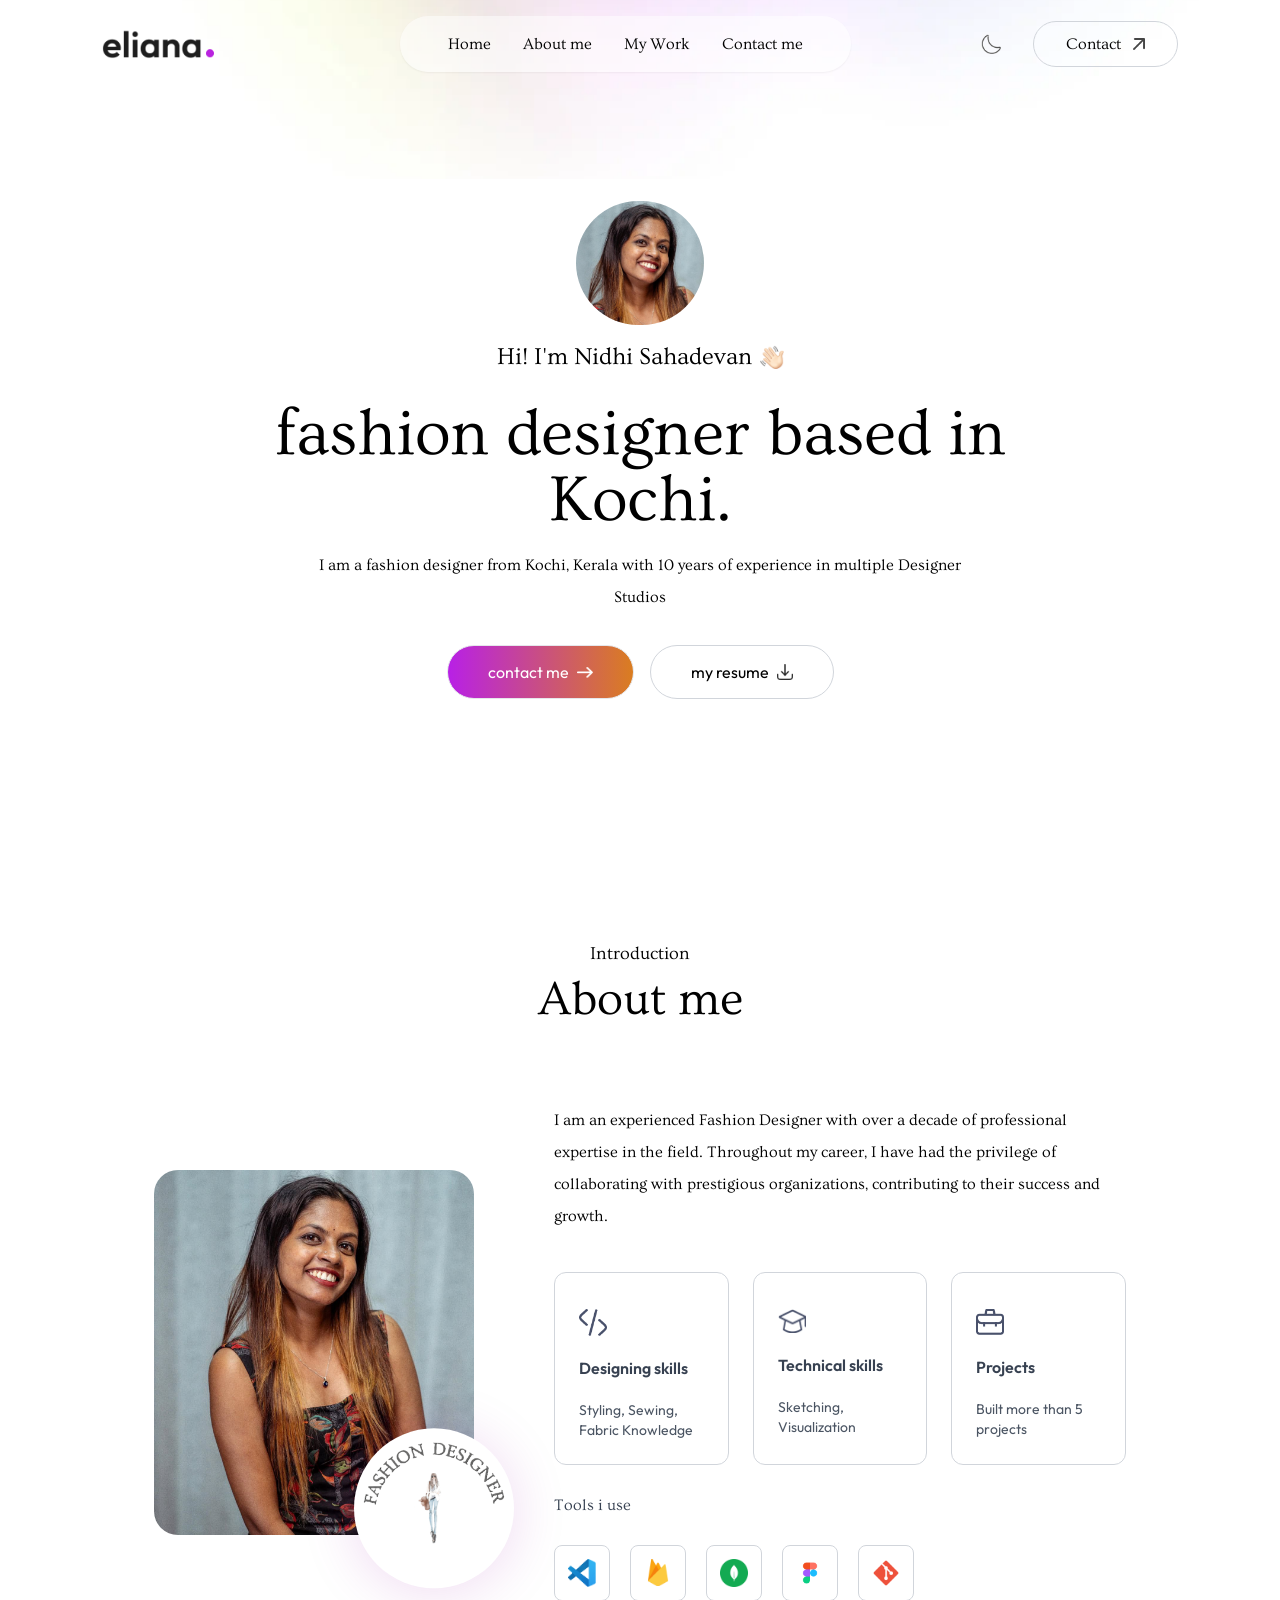
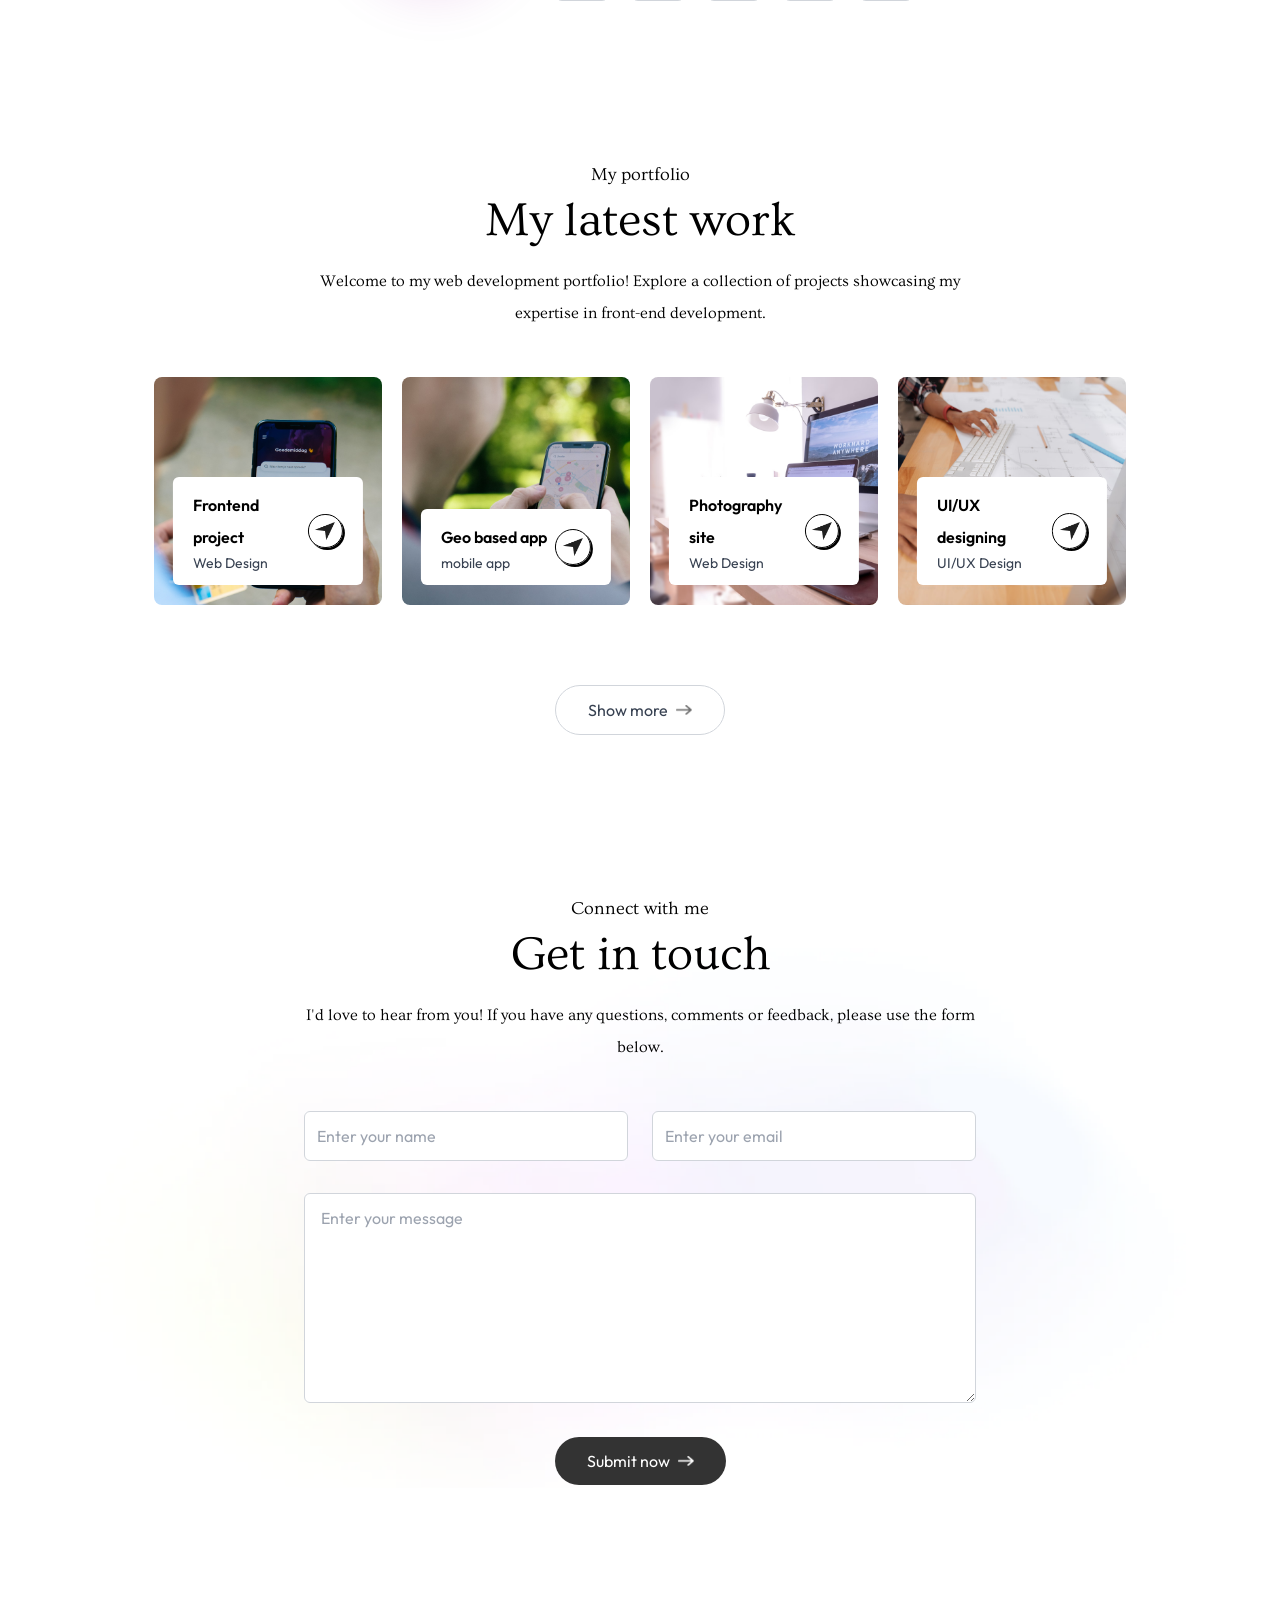
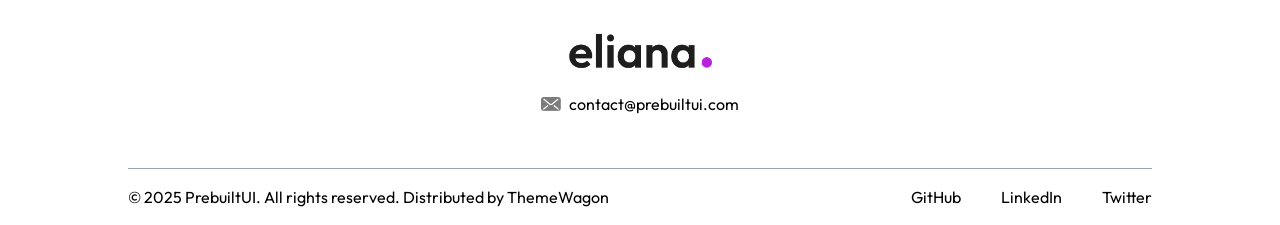
==== commit fb17baf2: "changes aded in about me session" ====
--- a/index.html
+++ b/index.html
@@ -78,7 +78,7 @@
         </h3>
         <h1 class="text-3xl sm:text-6xl lg:text-[66px] font-Ovo">fashion designer based in Kochi.</h1>
         <p class="max-w-2xl mx-auto font-Ovo">I am a fashion designer from Kochi, Kerala with 10 years of experience
-            in multiple companies like Microsoft, Tesla and Apple.</p>
+            in multiple Designer Studios</p>
 
         <div class="flex flex-col sm:flex-row items-center gap-4 mt-4">
             <a href="#contact"
@@ -116,18 +116,16 @@
                         class="border border-gray-300 dark:border-white/30 rounded-xl p-6 cursor-pointer hover:bg-lightHover hover:-translate-y-1 duration-500 hover:shadow-black dark:hover:shadow-white/80 dark:hover:bg-darkHover/50">
                         <img src="./assets/code-icon.png" alt="" class="w-7 mt-3 dark:hidden"><img
                             src="./assets/code-icon-dark.png" alt="" class="w-7 mt-3 hidden dark:block">
-                        <h3 class="my-4 font-semibold text-gray-700 dark:text-white">Skills</h3>
-                        <p class="text-gray-600 text-sm dark:text-white/80">Pattern Making,
-Designing,
-Draping,
-Fabric Cutting & Layout Planning</p>
+                        <h3 class="my-4 font-semibold text-gray-700 dark:text-white">Designing skills</h3>
+                        <p class="text-gray-600 text-sm dark:text-white/80">Styling, Sewing, Fabric Knowledge
+</p>
                     </li>
                     <li
                         class="border border-gray-300 dark:border-white/30 rounded-xl p-6 cursor-pointer hover:bg-lightHover hover:-translate-y-1 duration-500 hover:shadow-black dark:hover:shadow-white/80 dark:hover:bg-darkHover/50">
                         <img src="./assets/edu-icon.png" alt="" class="w-7 mt-3 dark:hidden"><img
                             src="./assets/edu-icon-dark.png" alt="" class="w-7 mt-3 hidden dark:block">
-                        <h3 class="my-4 font-semibold text-gray-700 dark:text-white">Education</h3>
-                        <p class="text-gray-600 text-sm dark:text-white/80">B.Tech in Computer Science</p>
+                        <h3 class="my-4 font-semibold text-gray-700 dark:text-white">Technical skills</h3>
+                        <p class="text-gray-600 text-sm dark:text-white/80">Sketching, Visualization</p>
                     </li>
                     <li
                         class="border border-gray-300 dark:border-white/30 rounded-xl p-6 cursor-pointer hover:bg-lightHover hover:-translate-y-1 duration-500 hover:shadow-black dark:hover:shadow-white/80 dark:hover:bg-darkHover/50">
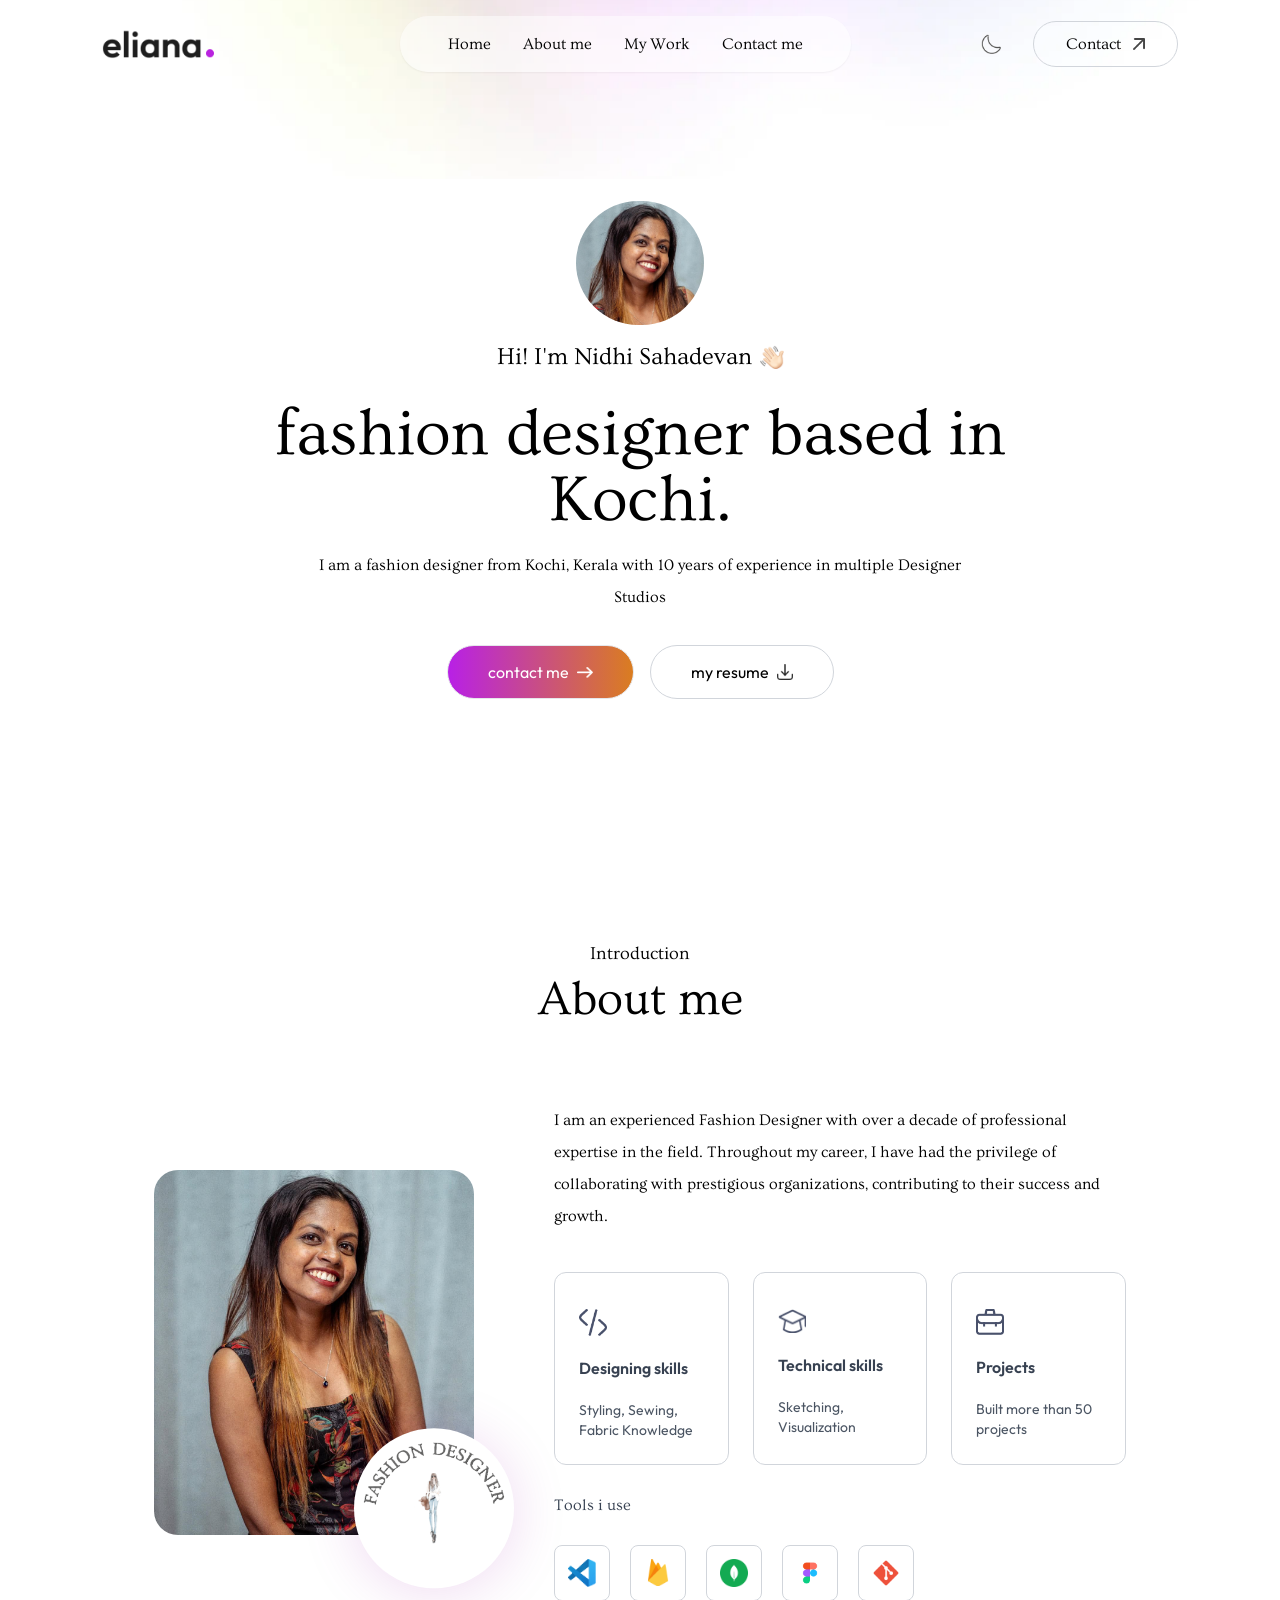
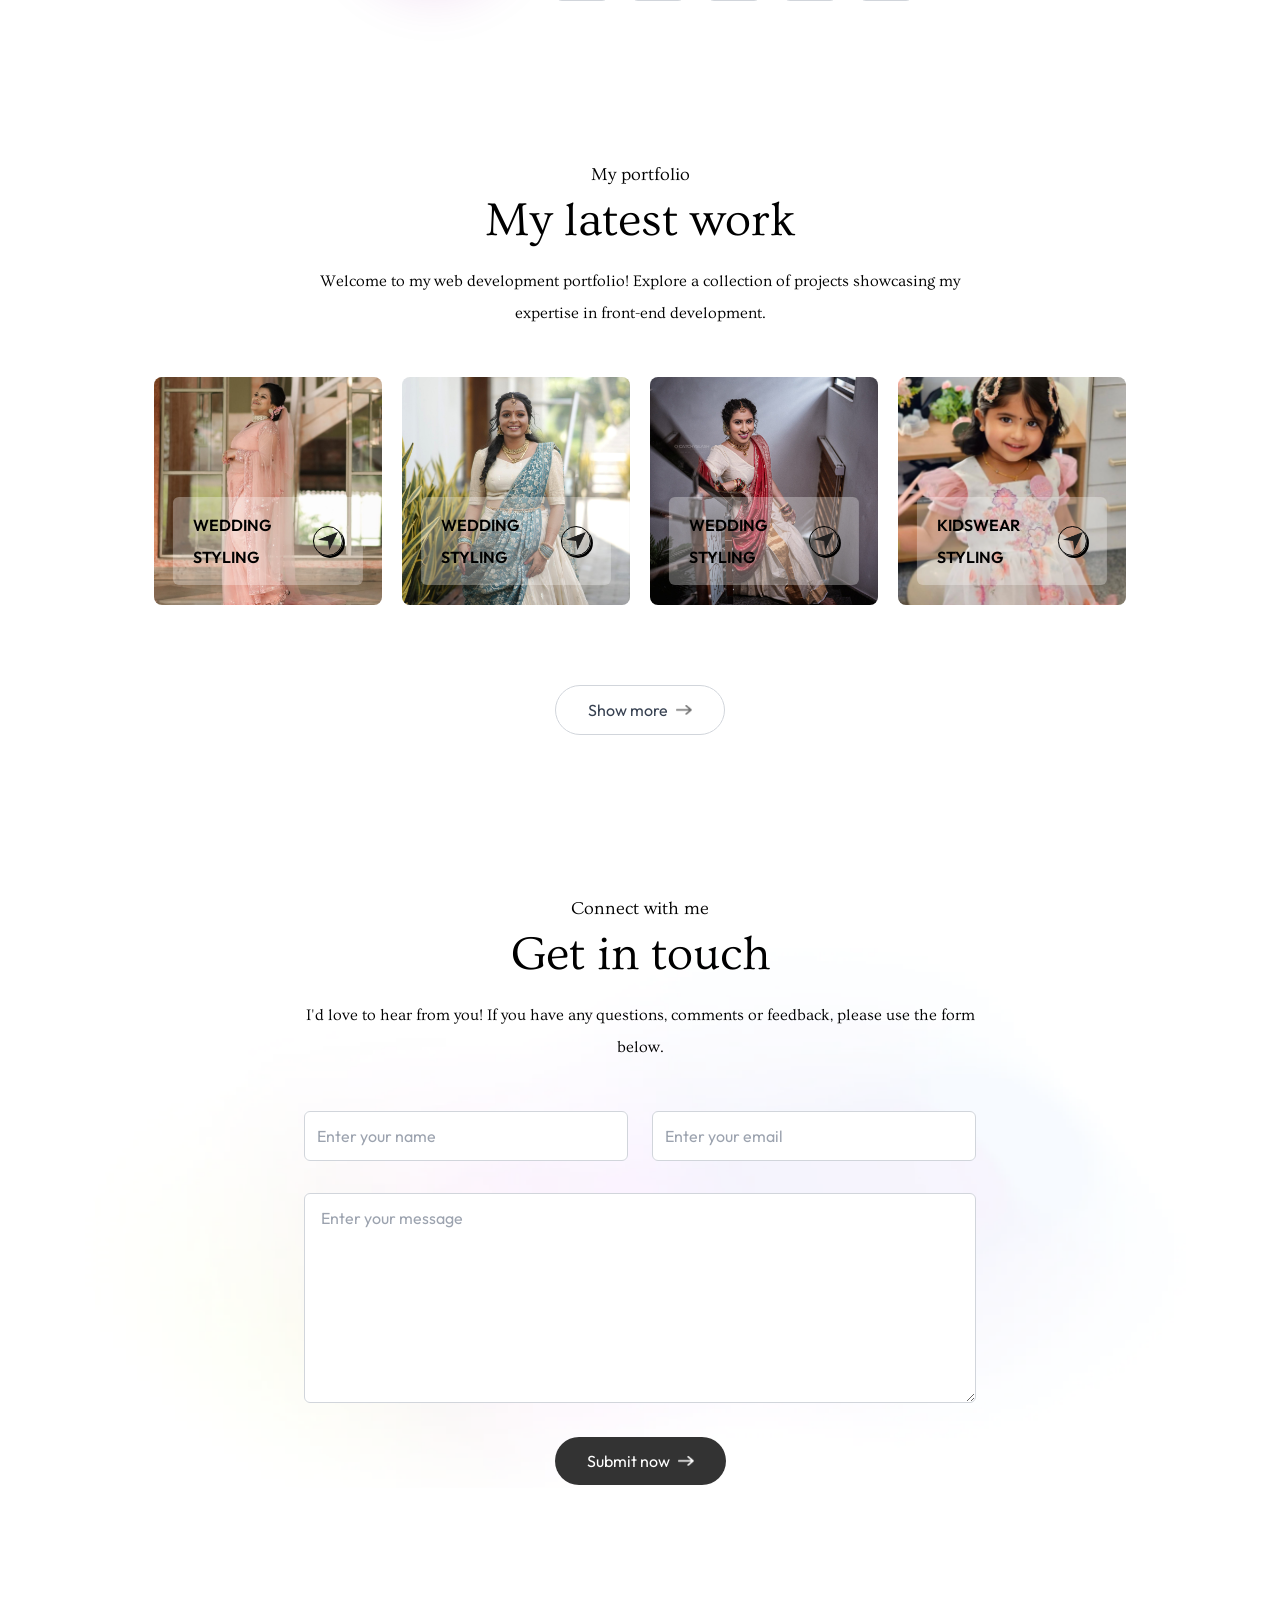
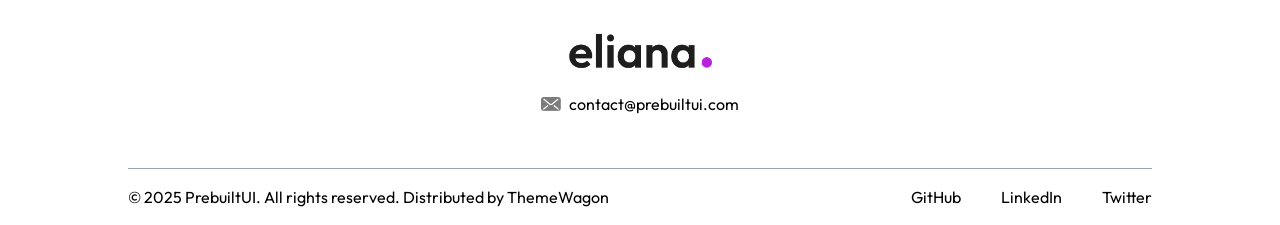
==== commit e6d19047: "IMAGES with different styling added" ====
--- a/index.html
+++ b/index.html
@@ -132,7 +132,7 @@
                         <img src="./assets/project-icon.png" alt="" class="w-7 mt-3 dark:hidden"><img
                             src="./assets/project-icon-dark.png" alt="" class="w-7 mt-3 hidden dark:block">
                         <h3 class="my-4 font-semibold text-gray-700 dark:text-white">Projects</h3>
-                        <p class="text-gray-600 text-sm dark:text-white/80">Built more than 5 projects</p>
+                        <p class="text-gray-600 text-sm dark:text-white/80">Built more than 50 projects</p>
                     </li>
                 </ul>
                 <h4 class="my-6 text-gray-700 font-Ovo dark:text-white/80">Tools i use</h4>
@@ -170,54 +170,54 @@
             collection of projects showcasing my expertise in front-end development.</p>
         <div class="grid grid-cols-auto my-10 gap-5 dark:text-black">
             <div class="aspect-square bg-no-repeat bg-cover bg-center rounded-lg relative cursor-pointer group"
-                style="background-image: url('./assets/work-1.png');">
-                <div
-                    class="bg-white w-10/12 rounded-md absolute bottom-5 left-1/2 -translate-x-1/2 py-3 px-5 flex items-center justify-between duration-500 group-hover:bottom-7">
-                    <div>
-                        <h2 class="font-semibold">Frontend project</h2>
-                        <p class="text-sm text-gray-700">Web Design</p>
-                    </div>
-                    <div
-                        class="border rounded-full border-black w-9 aspect-square flex items-center justify-center shadow-[2px_2px_0_#000] group-hover:bg-lime-300 transition">
-                        <img src="./assets/send-icon.png" alt="" class="w-5">
-                    </div>
-                </div>
-            </div>
-            <div class="aspect-square bg-no-repeat bg-cover bg-center rounded-lg relative cursor-pointer group"
-                style="background-image: url('./assets/work-2.png');">
-                <div
-                    class="bg-white w-10/12 rounded-md absolute bottom-5 left-1/2 -translate-x-1/2 py-3 px-5 flex items-center justify-between duration-500 group-hover:bottom-7">
-                    <div>
-                        <h2 class="font-semibold">Geo based app</h2>
-                        <p class="text-sm text-gray-700">mobile app</p>
-                    </div>
-                    <div
-                        class="border rounded-full border-black w-9 aspect-square flex items-center justify-center shadow-[2px_2px_0_#000] group-hover:bg-lime-300 transition">
-                        <img src="./assets/send-icon.png" alt="" class="w-5">
-                    </div>
-                </div>
-            </div>
-            <div class="aspect-square bg-no-repeat bg-cover bg-center rounded-lg relative cursor-pointer group"
-                style="background-image: url('./assets/work-3.png');">
-                <div
-                    class="bg-white w-10/12 rounded-md absolute bottom-5 left-1/2 -translate-x-1/2 py-3 px-5 flex items-center justify-between duration-500 group-hover:bottom-7">
-                    <div>
-                        <h2 class="font-semibold">Photography site</h2>
-                        <p class="text-sm text-gray-700">Web Design</p>
-                    </div>
-                    <div
-                        class="border rounded-full border-black w-9 aspect-square flex items-center justify-center shadow-[2px_2px_0_#000] group-hover:bg-lime-300 transition">
-                        <img src="./assets/send-icon.png" alt="" class="w-5">
-                    </div>
-                </div>
-            </div>
-            <div class="aspect-square bg-no-repeat bg-cover bg-center rounded-lg relative cursor-pointer group"
-                style="background-image: url('./assets/work-4.png');">
-                <div
-                    class="bg-white w-10/12 rounded-md absolute bottom-5 left-1/2 -translate-x-1/2 py-3 px-5 flex items-center justify-between duration-500 group-hover:bottom-7">
-                    <div>
-                        <h2 class="font-semibold">UI/UX designing</h2>
-                        <p class="text-sm text-gray-700">UI/UX Design</p>
+                style="background-image: url('./assets/work-11.jpg');">
+                <div
+                    class="bg-white w-10/12 rounded-md absolute bottom-5 left-1/2 -translate-x-1/2 py-3 px-5 flex items-center justify-between duration-500 group-hover:bottom-7">
+                    <div>
+                        <h2 class="font-semibold">WEDDING STYLING</h2>
+                        <p class="text-sm text-gray-700"></p>
+                    </div>
+                    <div
+                        class="border rounded-full border-black w-9 aspect-square flex items-center justify-center shadow-[2px_2px_0_#000] group-hover:bg-lime-300 transition">
+                        <img src="./assets/send-icon.png" alt="" class="w-5">
+                    </div>
+                </div>
+            </div>
+            <div class="aspect-square bg-no-repeat bg-cover bg-center rounded-lg relative cursor-pointer group"
+                style="background-image: url('./assets/work-22.jpg');">
+                <div
+                    class="bg-white w-10/12 rounded-md absolute bottom-5 left-1/2 -translate-x-1/2 py-3 px-5 flex items-center justify-between duration-500 group-hover:bottom-7">
+                    <div>
+                        <h2 class="font-semibold">WEDDING STYLING</h2>
+                        <p class="text-sm text-gray-700"></p>
+                    </div>
+                    <div
+                        class="border rounded-full border-black w-9 aspect-square flex items-center justify-center shadow-[2px_2px_0_#000] group-hover:bg-lime-300 transition">
+                        <img src="./assets/send-icon.png" alt="" class="w-5">
+                    </div>
+                </div>
+            </div>
+            <div class="aspect-square bg-no-repeat bg-cover bg-center rounded-lg relative cursor-pointer group"
+                style="background-image: url('./assets/work-33.jpg');">
+                <div
+                    class="bg-white w-10/12 rounded-md absolute bottom-5 left-1/2 -translate-x-1/2 py-3 px-5 flex items-center justify-between duration-500 group-hover:bottom-7">
+                    <div>
+                        <h2 class="font-semibold">WEDDING STYLING</h2>
+                        <p class="text-sm text-gray-700"></p>
+                    </div>
+                    <div
+                        class="border rounded-full border-black w-9 aspect-square flex items-center justify-center shadow-[2px_2px_0_#000] group-hover:bg-lime-300 transition">
+                        <img src="./assets/send-icon.png" alt="" class="w-5">
+                    </div>
+                </div>
+            </div>
+            <div class="aspect-square bg-no-repeat bg-cover bg-center rounded-lg relative cursor-pointer group"
+                style="background-image: url('./assets/work-44.jpg');">
+                <div
+                    class="bg-white w-10/12 rounded-md absolute bottom-5 left-1/2 -translate-x-1/2 py-3 px-5 flex items-center justify-between duration-500 group-hover:bottom-7">
+                    <div>
+                        <h2 class="font-semibold">KIDSWEAR STYLING</h2>
+                        <p class="text-sm text-gray-700"></p>
                     </div>
                     <div
                         class="border rounded-full border-black w-9 aspect-square flex items-center justify-center shadow-[2px_2px_0_#000] group-hover:bg-lime-300 transition">
--- a/output.css
+++ b/output.css
@@ -989,6 +989,11 @@
   background-color: rgb(255 255 255 / var(--tw-bg-opacity, 1));
 }
 
+.aspect-square .bg-white{
+  --tw-bg-opacity: 0.3;
+  background-color: rgb(255 255 255 / var(--tw-bg-opacity, 1));
+}
+
 .bg-black\/80 {
   background-color: rgb(0 0 0 / 0.8);
 }
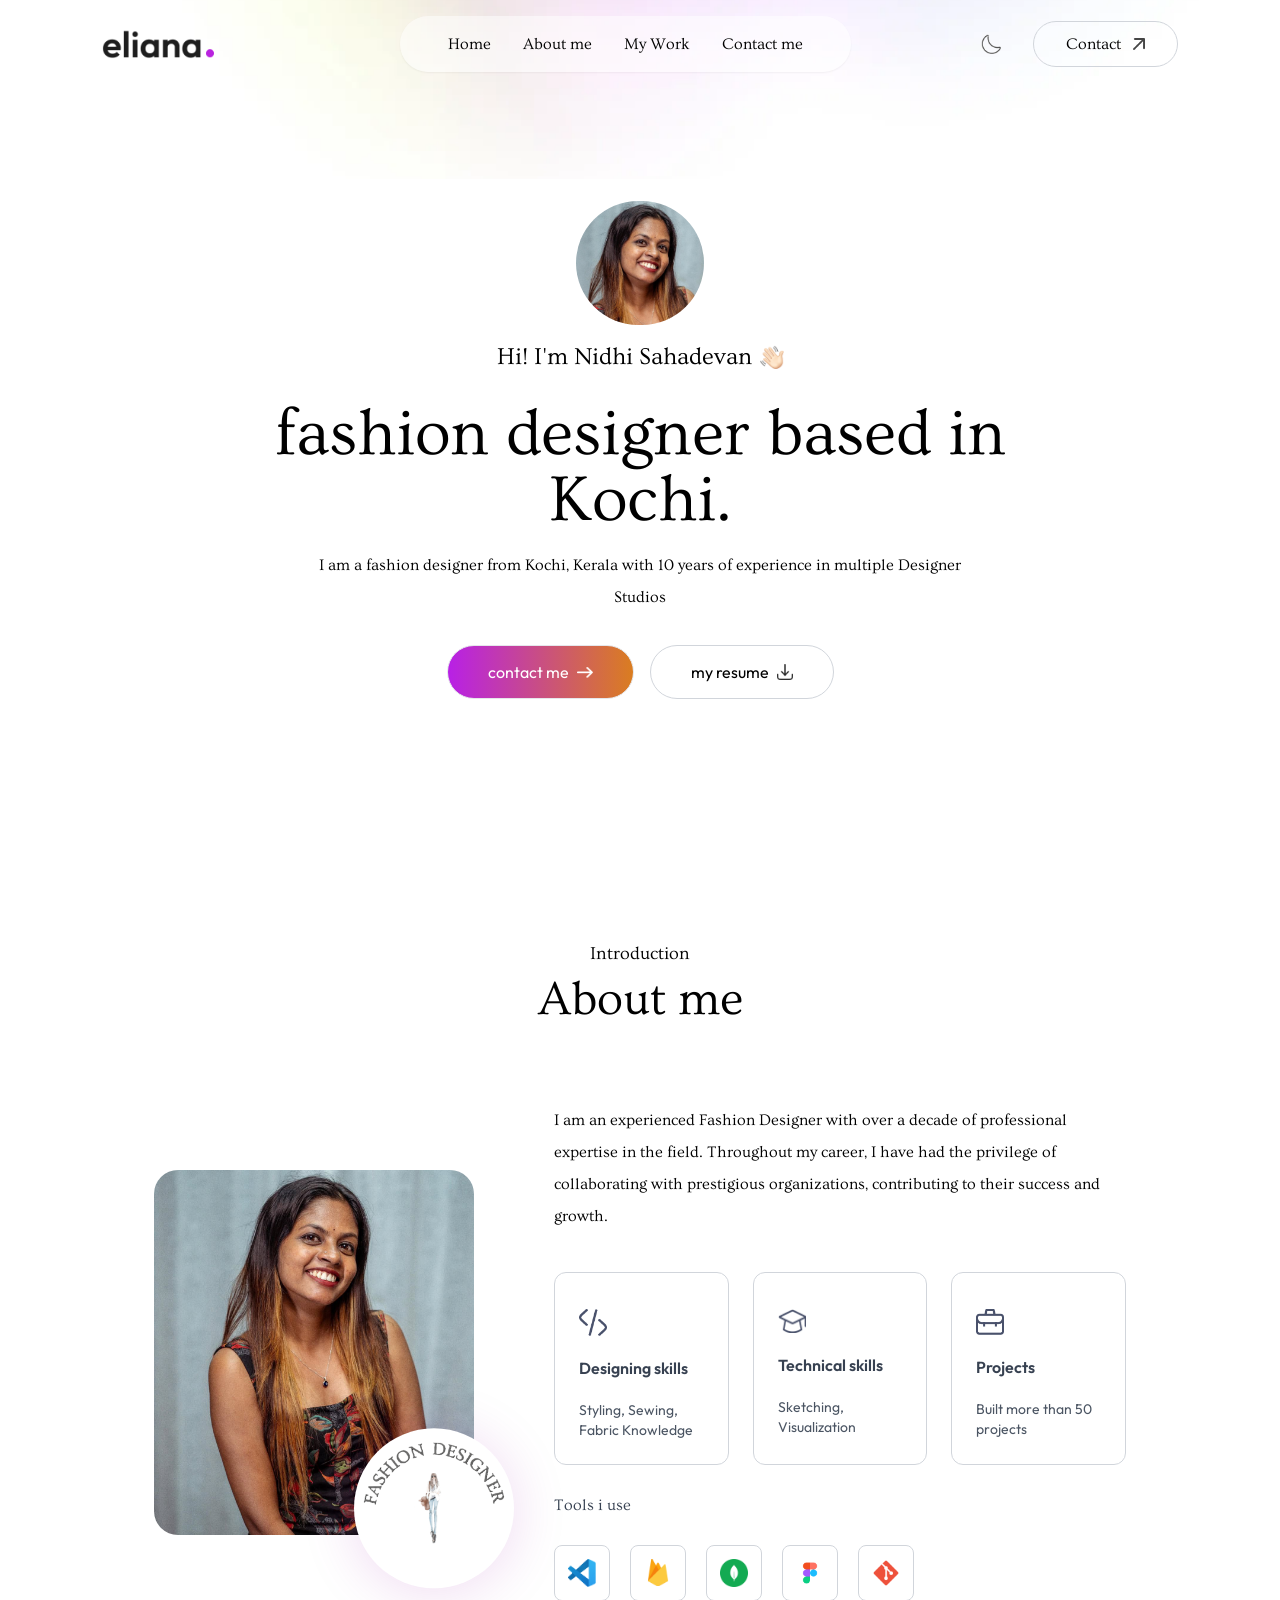
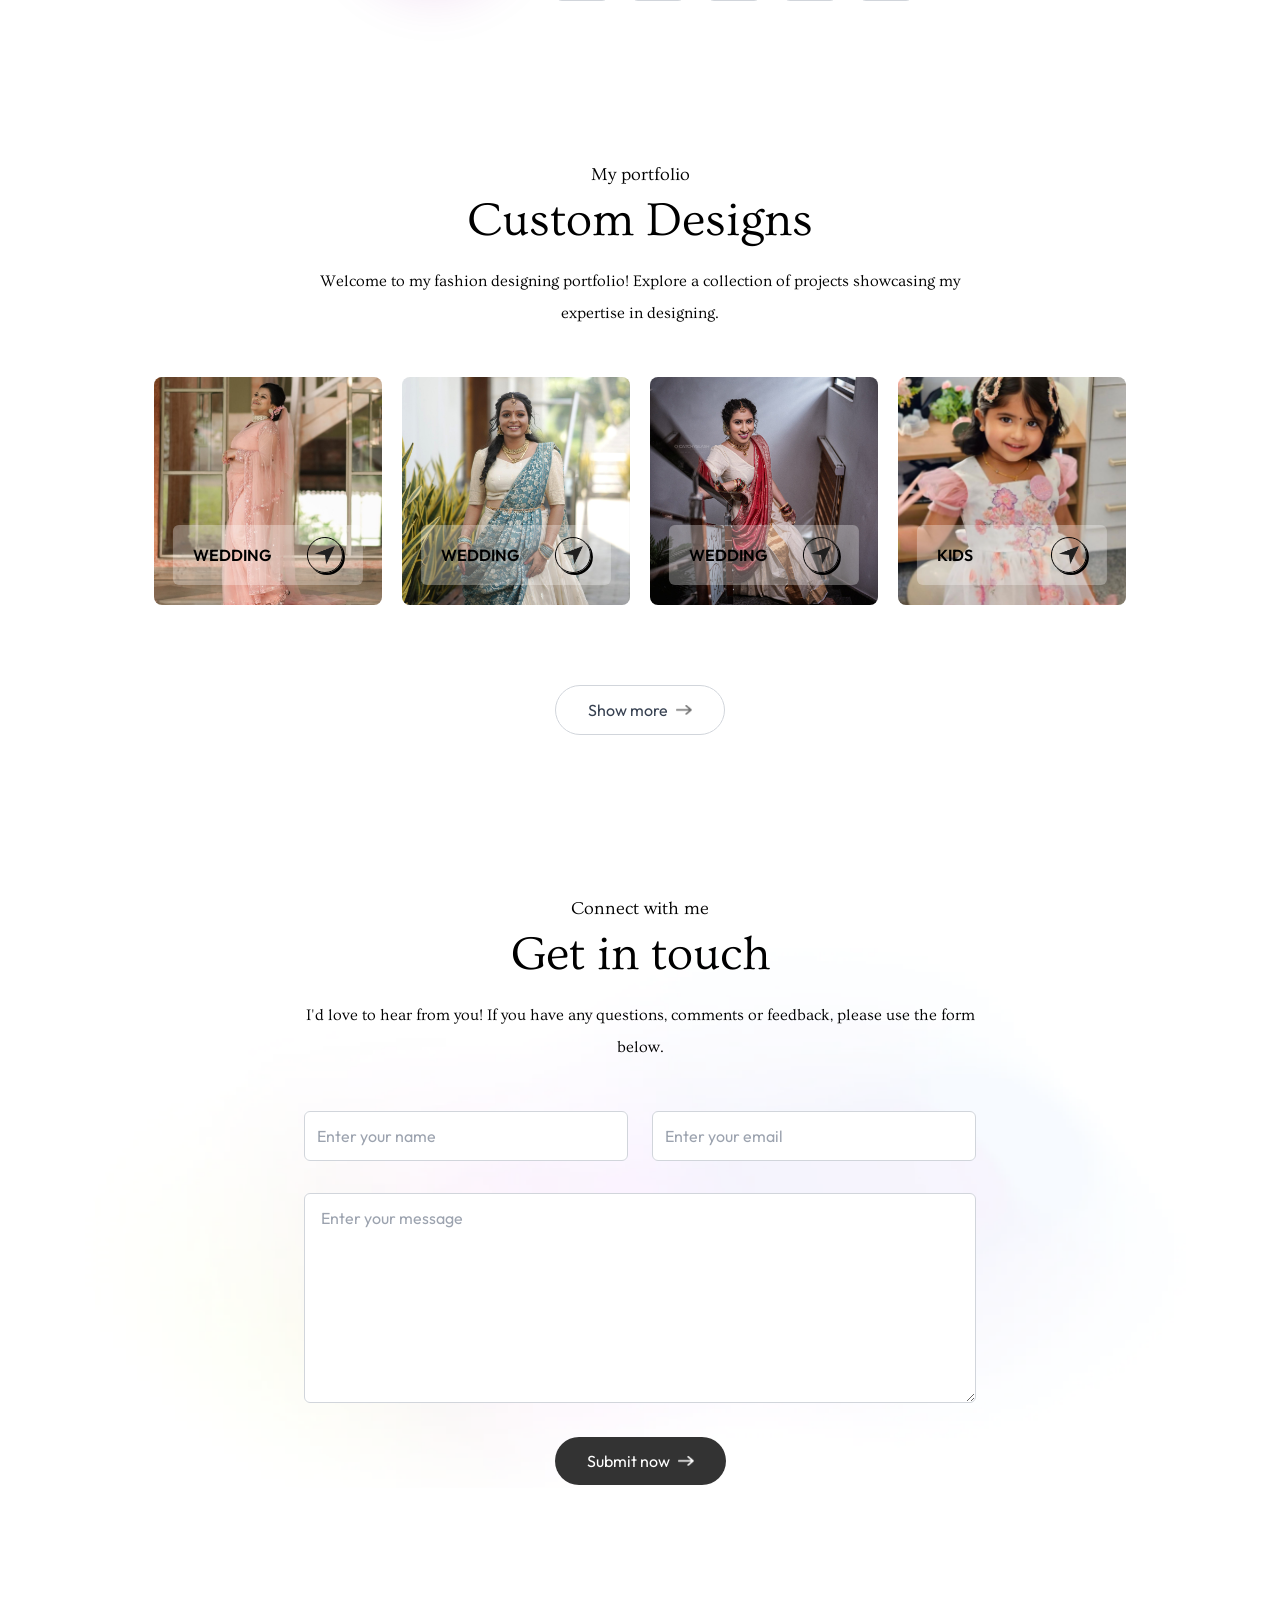
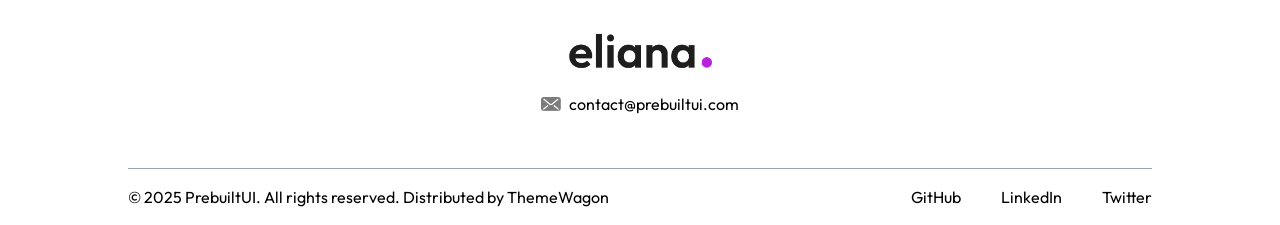
==== commit 2834694d: "text changes in my work area" ====
--- a/index.html
+++ b/index.html
@@ -165,16 +165,16 @@
     <!-- My Work Section -->
     <div id="work" class="w-full px-[12%] py-10 scroll-mt-20">
         <h4 class="text-center mb-2 text-lg font-Ovo">My portfolio</h4>
-        <h2 class="text-center text-5xl font-Ovo">My latest work</h2>
-        <p class="text-center max-w-2xl mx-auto mt-5 mb-12 font-Ovo">Welcome to my web development portfolio! Explore a
-            collection of projects showcasing my expertise in front-end development.</p>
+        <h2 class="text-center text-5xl font-Ovo">Custom Designs</h2>
+        <p class="text-center max-w-2xl mx-auto mt-5 mb-12 font-Ovo">Welcome to my fashion designing portfolio! Explore a
+            collection of projects showcasing my expertise in designing.</p>
         <div class="grid grid-cols-auto my-10 gap-5 dark:text-black">
             <div class="aspect-square bg-no-repeat bg-cover bg-center rounded-lg relative cursor-pointer group"
                 style="background-image: url('./assets/work-11.jpg');">
                 <div
                     class="bg-white w-10/12 rounded-md absolute bottom-5 left-1/2 -translate-x-1/2 py-3 px-5 flex items-center justify-between duration-500 group-hover:bottom-7">
                     <div>
-                        <h2 class="font-semibold">WEDDING STYLING</h2>
+                        <h2 class="font-semibold">WEDDING</h2>
                         <p class="text-sm text-gray-700"></p>
                     </div>
                     <div
@@ -188,7 +188,7 @@
                 <div
                     class="bg-white w-10/12 rounded-md absolute bottom-5 left-1/2 -translate-x-1/2 py-3 px-5 flex items-center justify-between duration-500 group-hover:bottom-7">
                     <div>
-                        <h2 class="font-semibold">WEDDING STYLING</h2>
+                        <h2 class="font-semibold">WEDDING</h2>
                         <p class="text-sm text-gray-700"></p>
                     </div>
                     <div
@@ -202,7 +202,7 @@
                 <div
                     class="bg-white w-10/12 rounded-md absolute bottom-5 left-1/2 -translate-x-1/2 py-3 px-5 flex items-center justify-between duration-500 group-hover:bottom-7">
                     <div>
-                        <h2 class="font-semibold">WEDDING STYLING</h2>
+                        <h2 class="font-semibold">WEDDING</h2>
                         <p class="text-sm text-gray-700"></p>
                     </div>
                     <div
@@ -216,7 +216,7 @@
                 <div
                     class="bg-white w-10/12 rounded-md absolute bottom-5 left-1/2 -translate-x-1/2 py-3 px-5 flex items-center justify-between duration-500 group-hover:bottom-7">
                     <div>
-                        <h2 class="font-semibold">KIDSWEAR STYLING</h2>
+                        <h2 class="font-semibold">KIDS</h2>
                         <p class="text-sm text-gray-700"></p>
                     </div>
                     <div
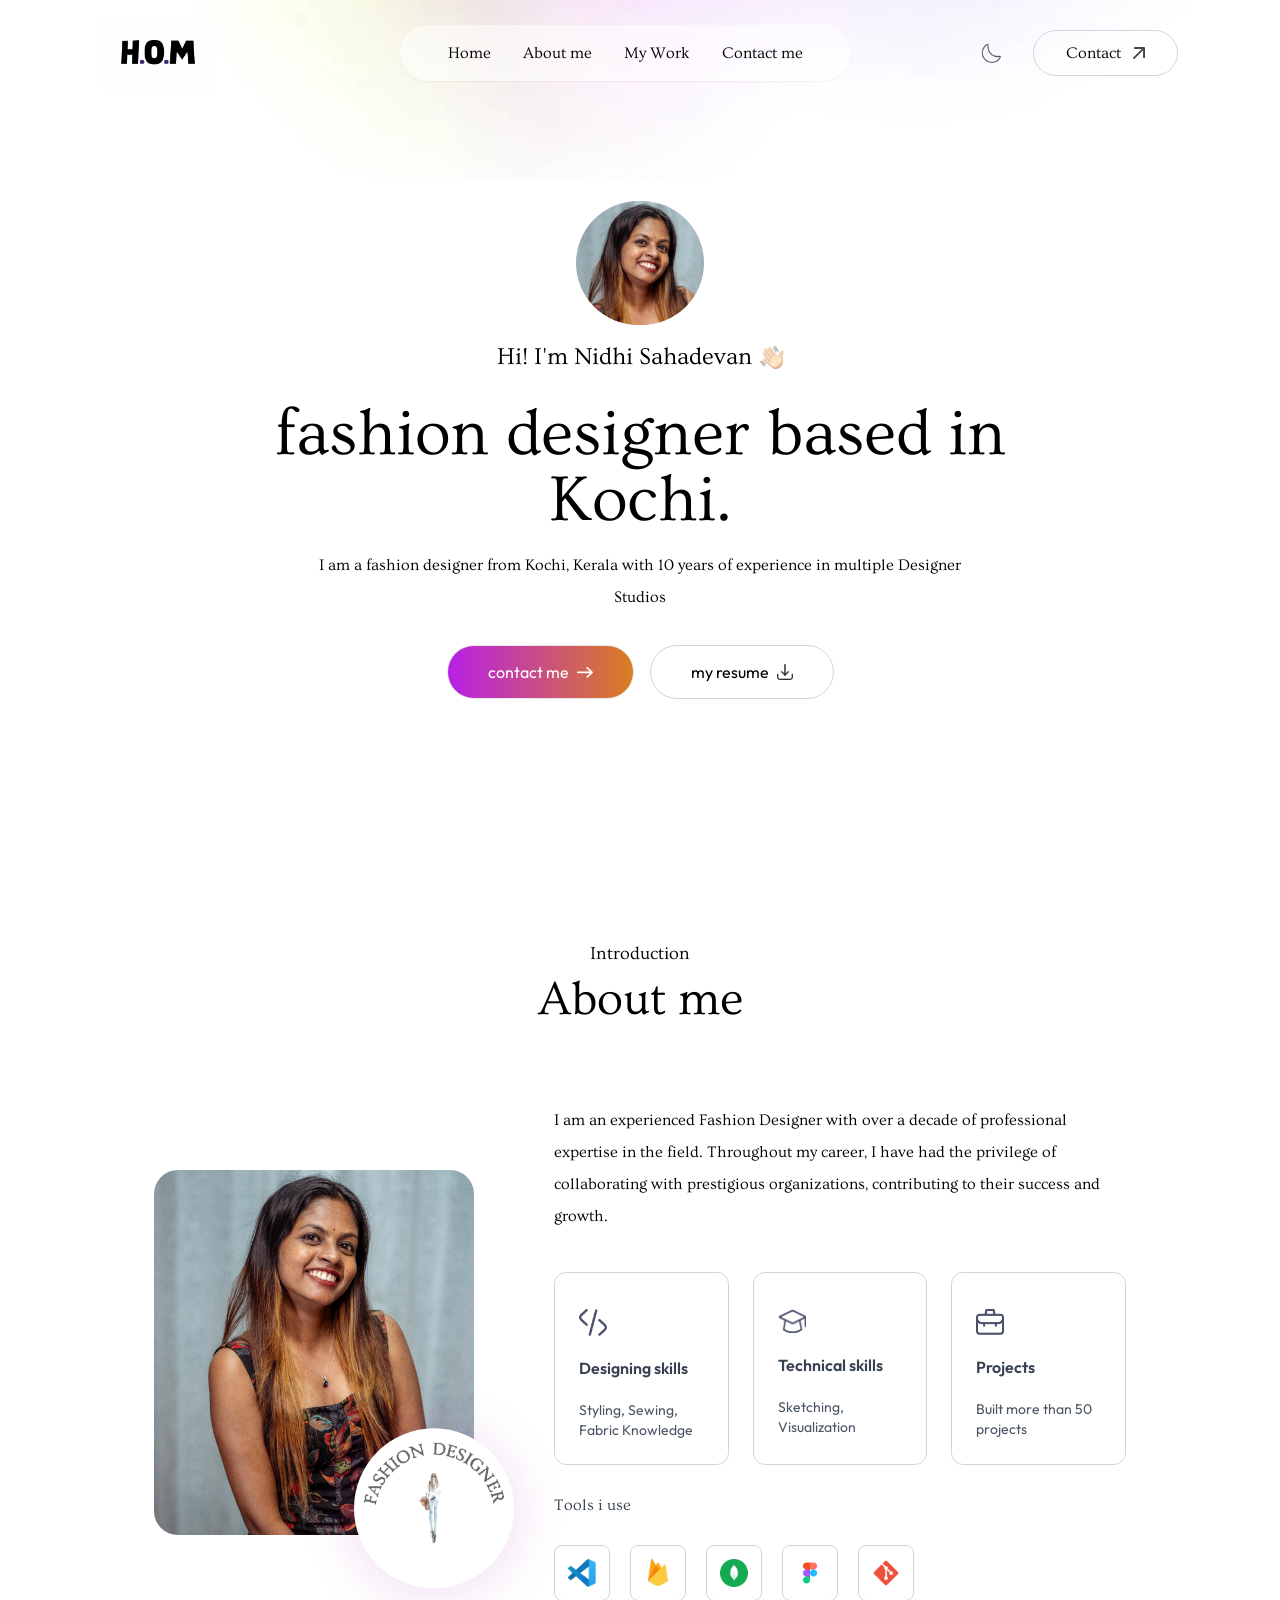
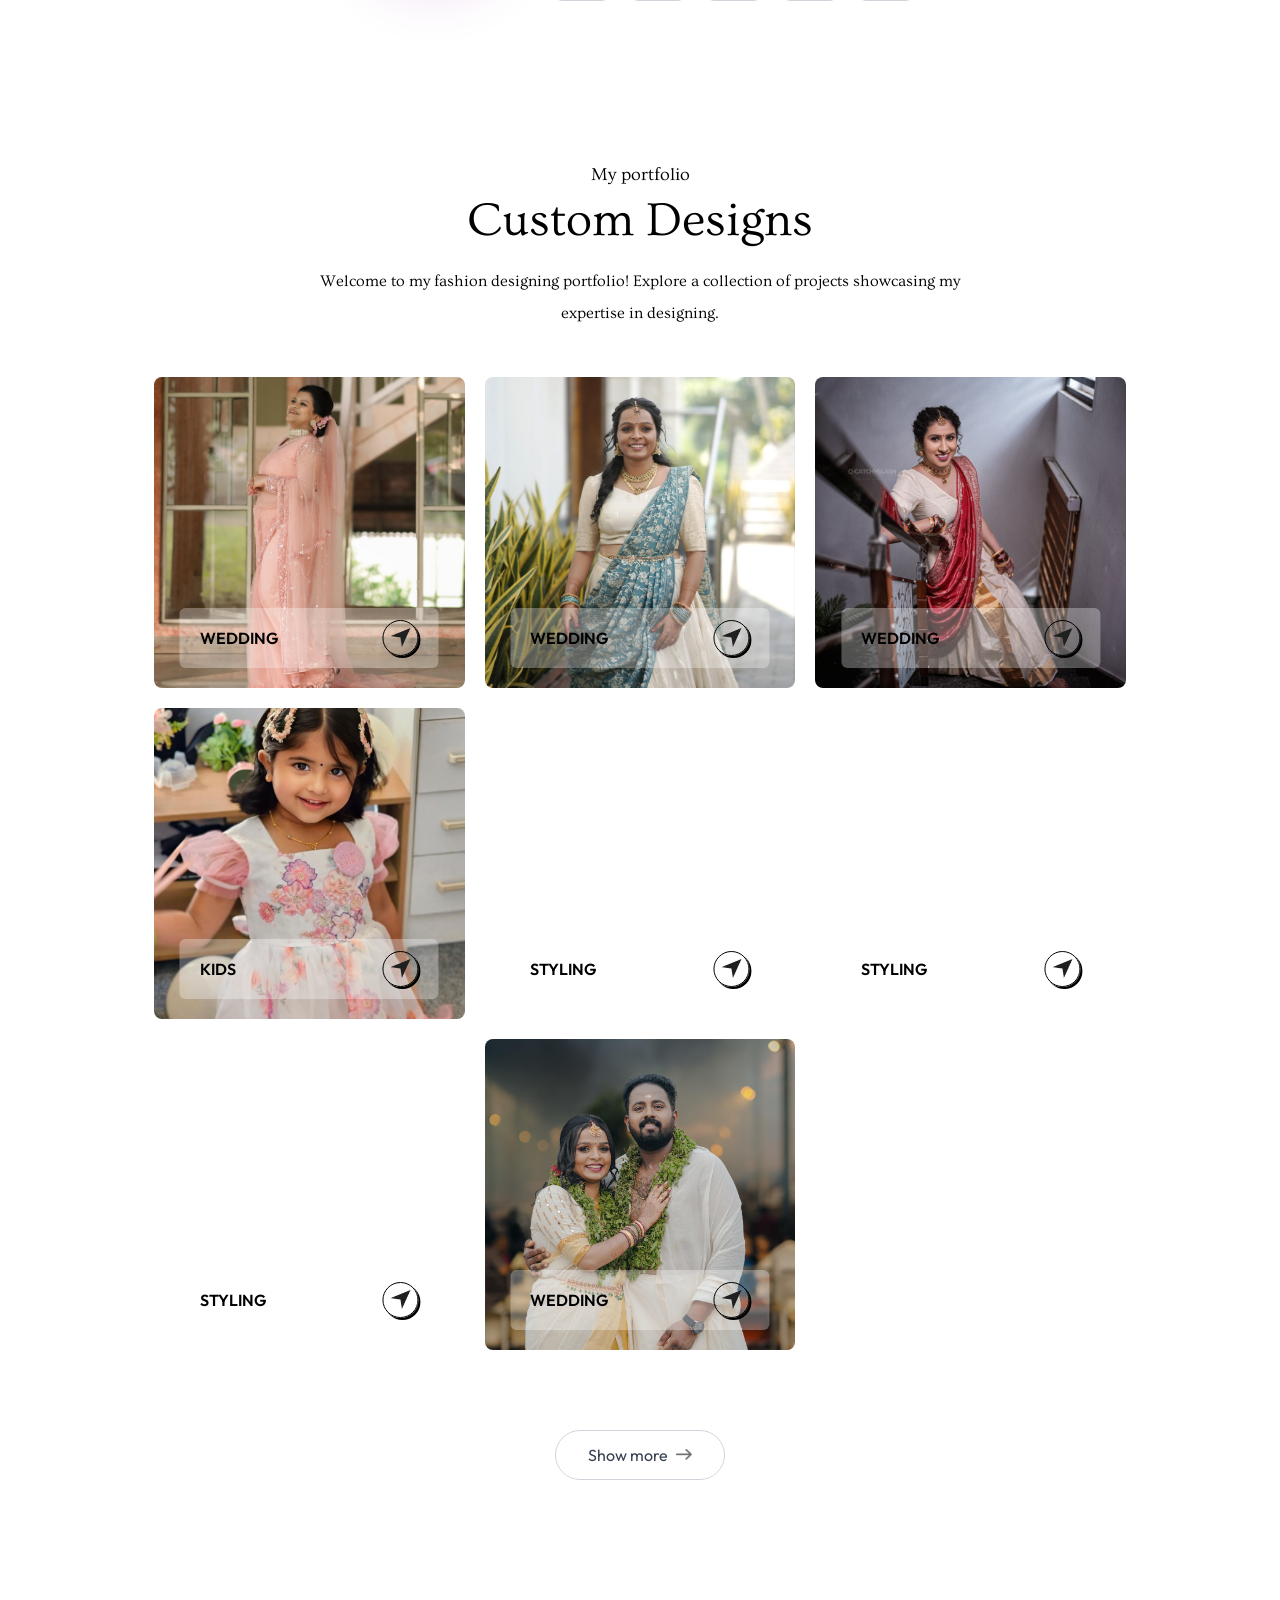
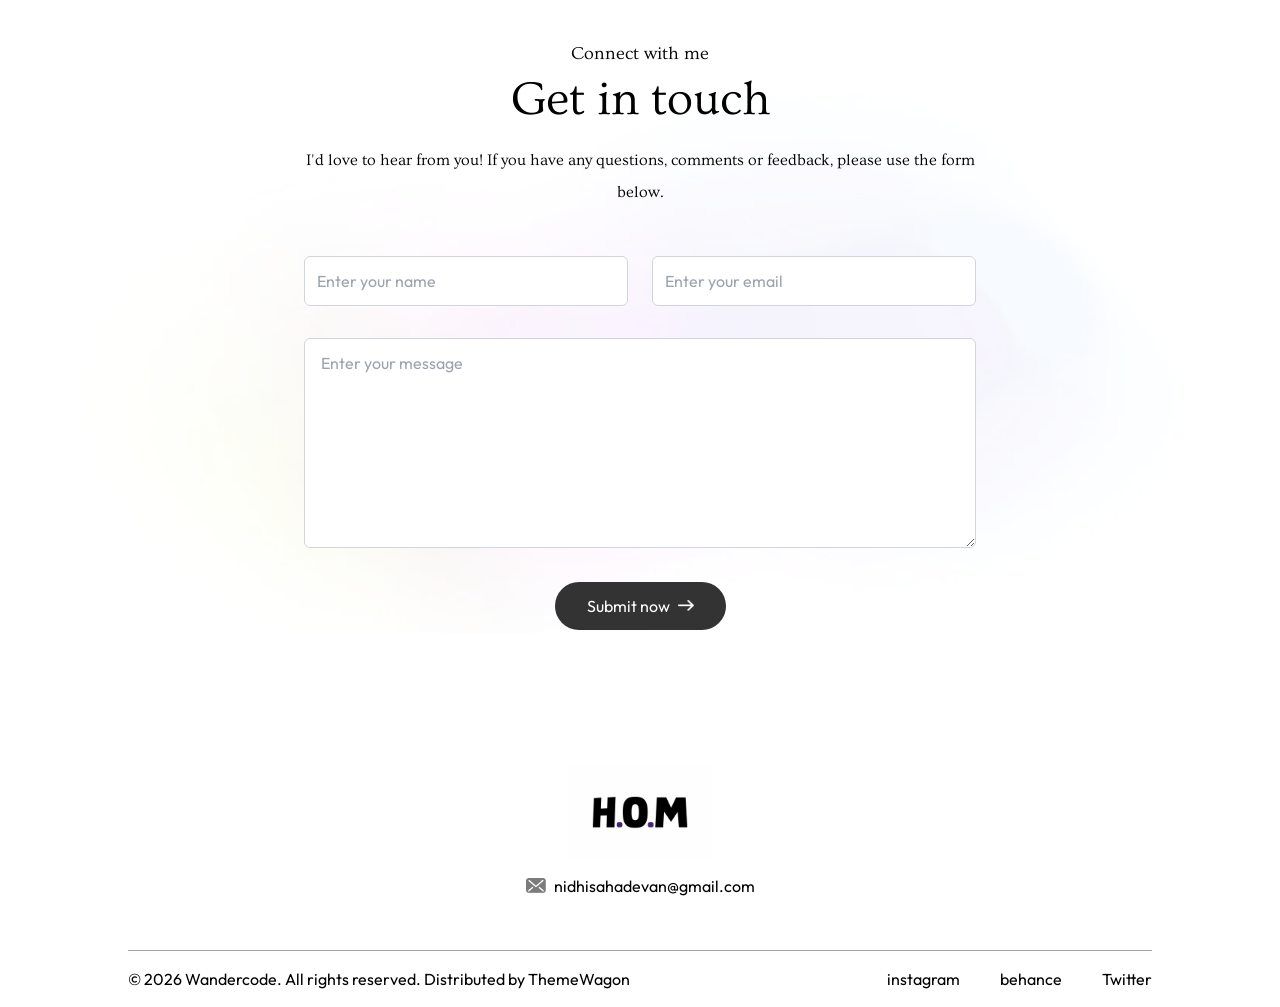
==== commit 4ebac9e7: "images added in sesign section. changs done in connected files." ====
--- a/index.html
+++ b/index.html
@@ -22,8 +22,8 @@
         <p class="bg-white bg-opacity-50 backdrop-blur-lg shadow-sm dark:bg-darkTheme dark:shadow-white/20 sr-only">
             Hidden</p>
         <a href="#!">
-            <img src="./assets/logo.png" alt="Logo" class="w-28 cursor-pointer mr-14 dark:hidden" />
-            <img src="./assets/logo_dark.png" alt="Logo" class="w-28 cursor-pointer mr-14 hidden dark:block" />
+            <img src="./assets/hom_logo.png" alt="Logo" class="w-28 cursor-pointer mr-14 dark:hidden" />
+            <img src="./assets/hom_logo_dark.png" alt="Logo" class="w-28 cursor-pointer mr-14 hidden dark:block" />
         </a>
 
         <ul id="navLink"
@@ -225,12 +225,73 @@
                     </div>
                 </div>
             </div>
-        </div><a href="#"
+            <div class="aspect-square bg-no-repeat bg-cover bg-center rounded-lg relative cursor-pointer group"
+                style="background-image: url('./assets/work-5.jpg');">
+                <div
+                    class="bg-white w-10/12 rounded-md absolute bottom-5 left-1/2 -translate-x-1/2 py-3 px-5 flex items-center justify-between duration-500 group-hover:bottom-7">
+                    <div>
+                        <h2 class="font-semibold">STYLING</h2>
+                        <p class="text-sm text-gray-700"></p>
+                    </div>
+                    <div
+                        class="border rounded-full border-black w-9 aspect-square flex items-center justify-center shadow-[2px_2px_0_#000] group-hover:bg-lime-300 transition">
+                        <img src="./assets/send-icon.png" alt="" class="w-5">
+                    </div>
+                </div>
+            </div>
+            <div class="aspect-square bg-no-repeat bg-cover bg-center rounded-lg relative cursor-pointer group"
+                style="background-image: url('./assets/work-6.jpg');">
+                <div
+                    class="bg-white w-10/12 rounded-md absolute bottom-5 left-1/2 -translate-x-1/2 py-3 px-5 flex items-center justify-between duration-500 group-hover:bottom-7">
+                    <div>
+                        <h2 class="font-semibold">STYLING</h2>
+                        <p class="text-sm text-gray-700"></p>
+                    </div>
+                    <div
+                        class="border rounded-full border-black w-9 aspect-square flex items-center justify-center shadow-[2px_2px_0_#000] group-hover:bg-lime-300 transition">
+                        <img src="./assets/send-icon.png" alt="" class="w-5">
+                    </div>
+                </div>
+            </div>
+            <div class="aspect-square bg-no-repeat bg-cover bg-center rounded-lg relative cursor-pointer group"
+                style="background-image: url('./assets/work-7.jpg');">
+                <div
+                    class="bg-white w-10/12 rounded-md absolute bottom-5 left-1/2 -translate-x-1/2 py-3 px-5 flex items-center justify-between duration-500 group-hover:bottom-7">
+                    <div>
+                        <h2 class="font-semibold">STYLING</h2>
+                        <p class="text-sm text-gray-700"></p>
+                    </div>
+                    <div
+                        class="border rounded-full border-black w-9 aspect-square flex items-center justify-center shadow-[2px_2px_0_#000] group-hover:bg-lime-300 transition">
+                        <img src="./assets/send-icon.png" alt="" class="w-5">
+                    </div>
+                </div>
+            </div>
+            <div class="aspect-square bg-no-repeat bg-cover bg-center rounded-lg relative cursor-pointer group"
+                style="background-image: url('./assets/work-8.JPG');">
+                <div
+                    class="bg-white w-10/12 rounded-md absolute bottom-5 left-1/2 -translate-x-1/2 py-3 px-5 flex items-center justify-between duration-500 group-hover:bottom-7">
+                    <div>
+                        <h2 class="font-semibold">WEDDING</h2>
+                        <p class="text-sm text-gray-700"></p>
+                    </div>
+                    <div
+                        class="border rounded-full border-black w-9 aspect-square flex items-center justify-center shadow-[2px_2px_0_#000] group-hover:bg-lime-300 transition">
+                        <img src="./assets/send-icon.png" alt="" class="w-5">
+                    </div>
+                </div>
+            </div>
+        
+            
+        </div>
+        <a href="#"
             class="w-max flex items-center justify-center gap-2 text-gray-700 border border-gray-300 dark:border-white/25 hover:bg-slate-100/70 dark:hover:bg-darkHover rounded-full py-2 px-8 mx-auto my-20 duration-300 dark:text-white">Show
             more<img src="./assets/right-arrow-bold.png" alt="" class="w-4 dark:hidden"><img
-                src="./assets/right-arrow-bold-dark.png" alt="" class="w-4 hidden dark:block"></a>
-    </div>
-
+                src="./assets/right-arrow-bold-dark.png" alt="" class="w-4 hidden dark:block">
+        </a>
+    </div>
+
+    
     <!-- Contact me section -->
     <div id="contact"
         class="w-full px-[12%] py-10 scroll-mt-20 bg-[url('./assets/footer-bg-color.png')] bg-no-repeat bg-[length:90%_auto] bg-center dark:bg-none">
@@ -265,20 +326,20 @@
     <div class="mt-20">
         <div class="text-center">
             <a href="#!">
-                <img src="./assets/logo.png" alt="" class="w-36 mx-auto mb-2 dark:hidden">
-                <img src="./assets/logo_dark.png" alt="" class="w-36 mx-auto mb-2 hidden dark:block">
+                <img src="./assets/hom_logo.png" alt="" class="w-36 mx-auto mb-2 dark:hidden">
+                <img src="./assets/hom_logo_dark.png" alt="" class="w-36 mx-auto mb-2 hidden dark:block">
             </a>
             <div class="w-max flex items-center gap-2 mx-auto">
                 <img src="./assets/mail_icon.png" alt="" class="w-5 dark:hidden">
                 <img src="./assets/mail_icon_dark.png" alt="" class="w-5 hidden dark:block">
-                <a href="#!">contact@prebuiltui.com</a>
+                <a href="#!">nidhisahadevan@gmail.com</a>
             </div>
         </div>
         <div class="text-center sm:flex items-center justify-between border-t border-gray-400 mx-[10%] mt-12 py-3">
-            <p>© 2025 <a href="https://prebuiltui.com/" target="_blank">PrebuiltUI</a>. All rights reserved. Distributed by <a href="https://themewagon.com" target="_blank">ThemeWagon</a></p> 
+            <p>© 2026 Wandercode. All rights reserved. Distributed by <a href="https://themewagon.com" target="_blank">ThemeWagon</a></p> 
             <ul class="flex items-center gap-10 justify-center mt-4 sm:mt-0">
-                <li><a target="_blank" href="#!">GitHub</a></li>
-                <li><a target="_blank" href="#!">LinkedIn</a></li>
+                <li><a target="_blank" href="#!">instagram</a></li>
+                <li><a target="_blank" href="#!">behance</a></li>
                 <li><a target="_blank" href="#!">Twitter</a></li>
             </ul>
         </div>
--- a/output.css
+++ b/output.css
@@ -884,8 +884,13 @@
   grid-template-columns: repeat(1, minmax(0, 1fr));
 }
 
+
+.grid-cols-4 {
+  grid-template-columns: repeat(4, minmax(0, 1fr));
+}
+
 .grid-cols-auto {
-  grid-template-columns: repeat(auto-fit, minmax(200px, 1fr));
+  grid-template-columns: repeat(auto-fit, minmax(250px, 1fr));
 }
 
 .flex-col {
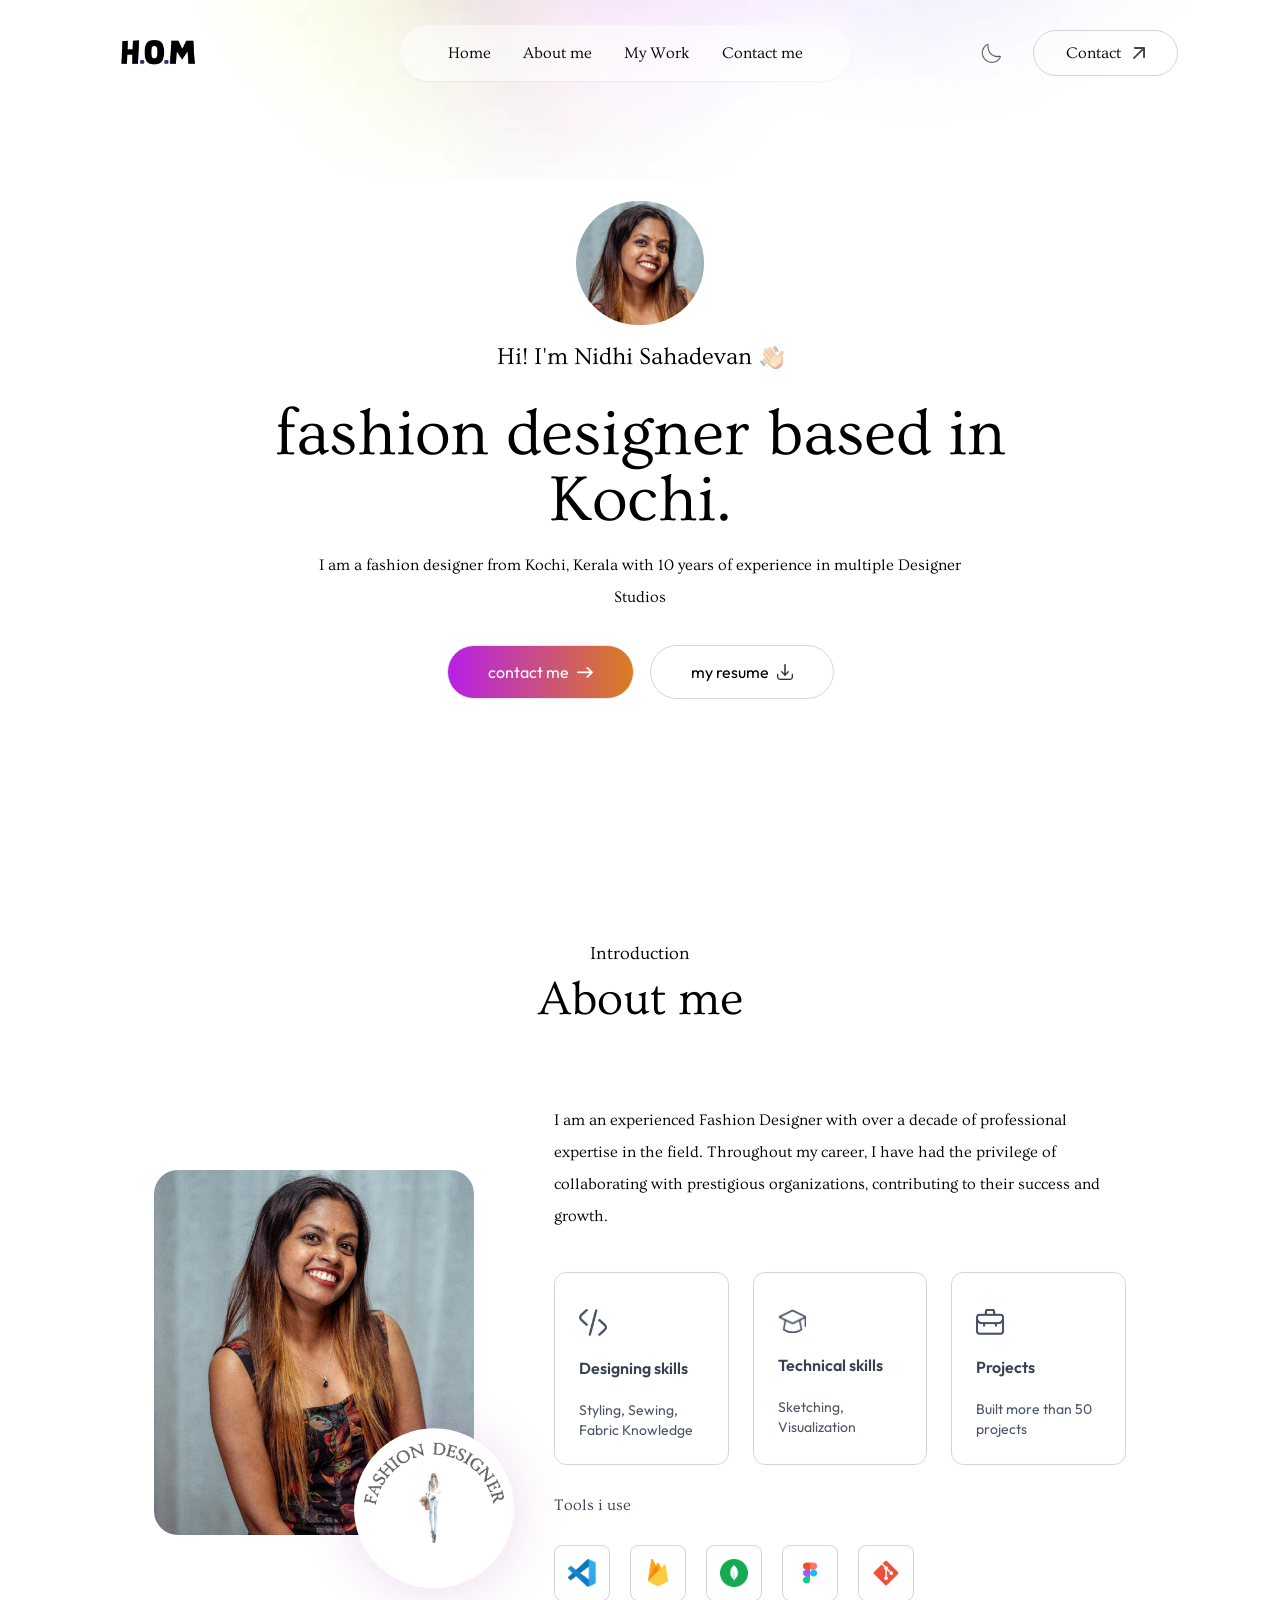
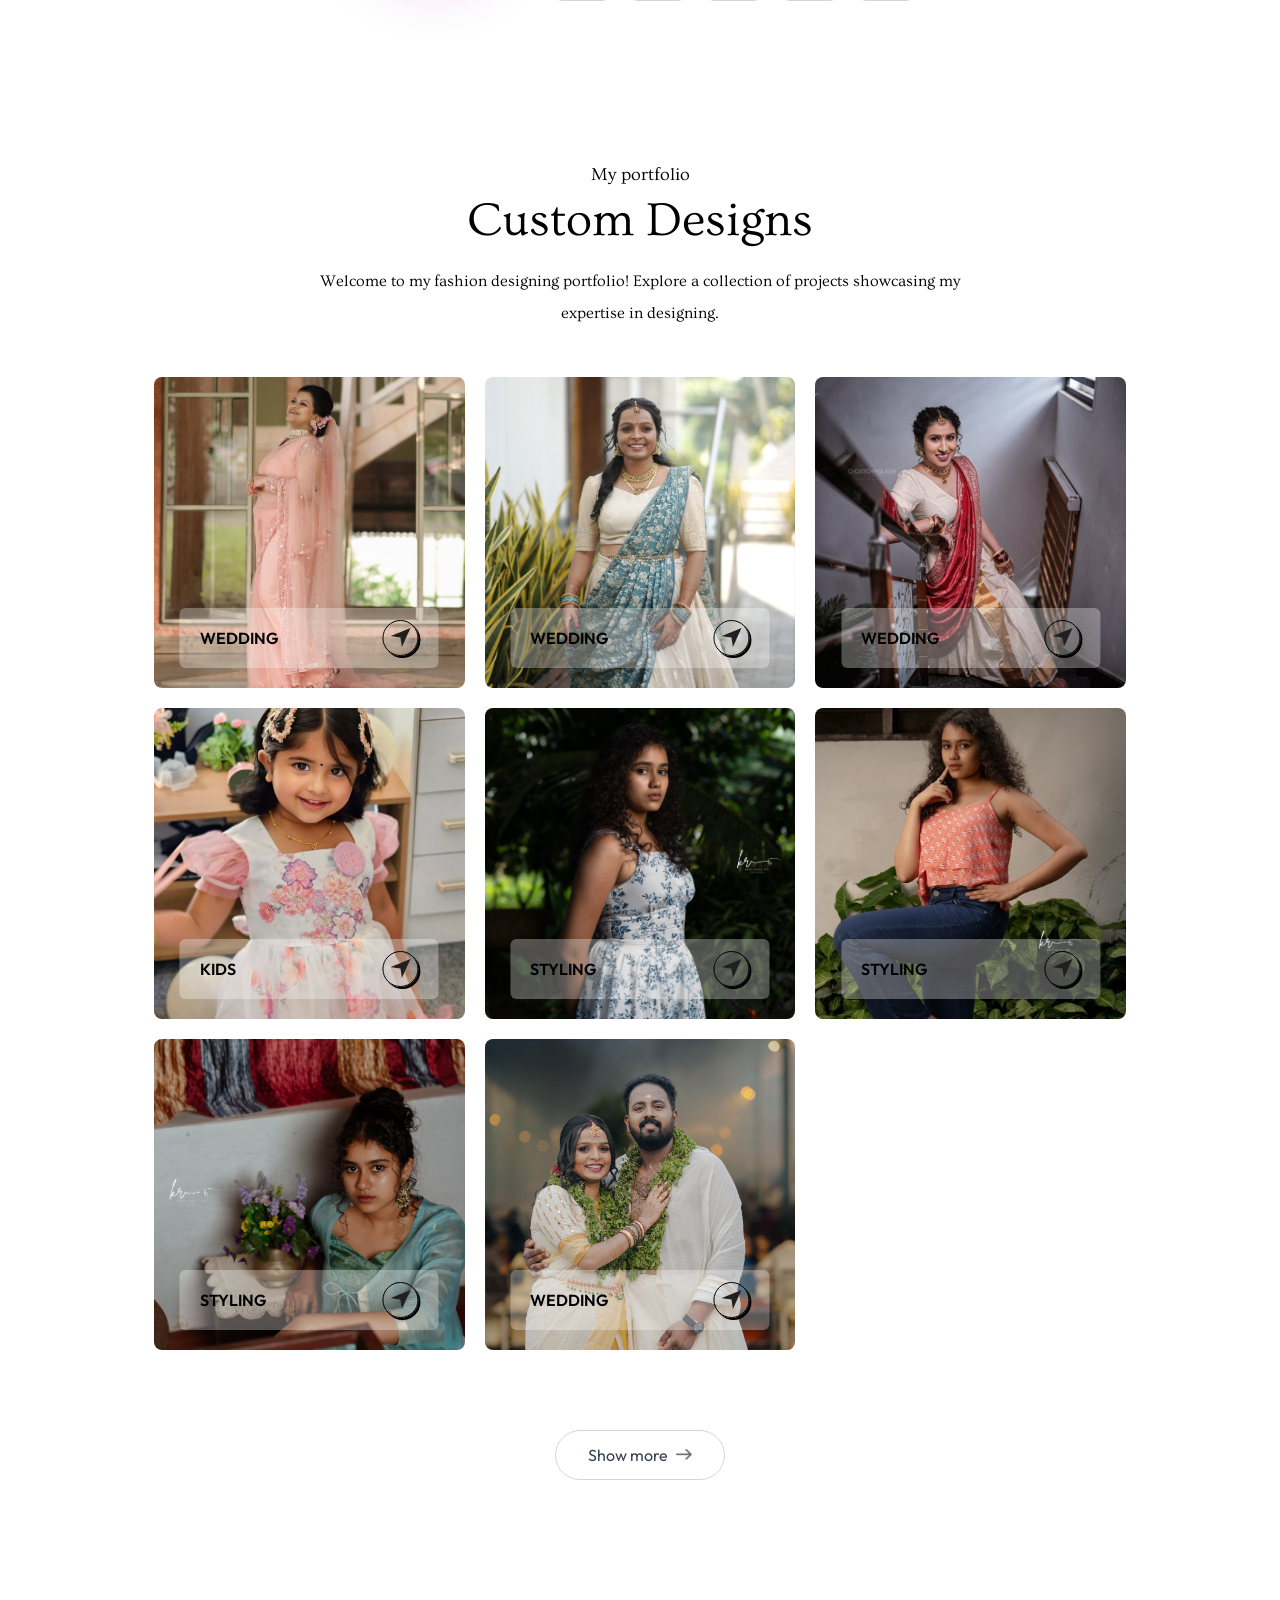
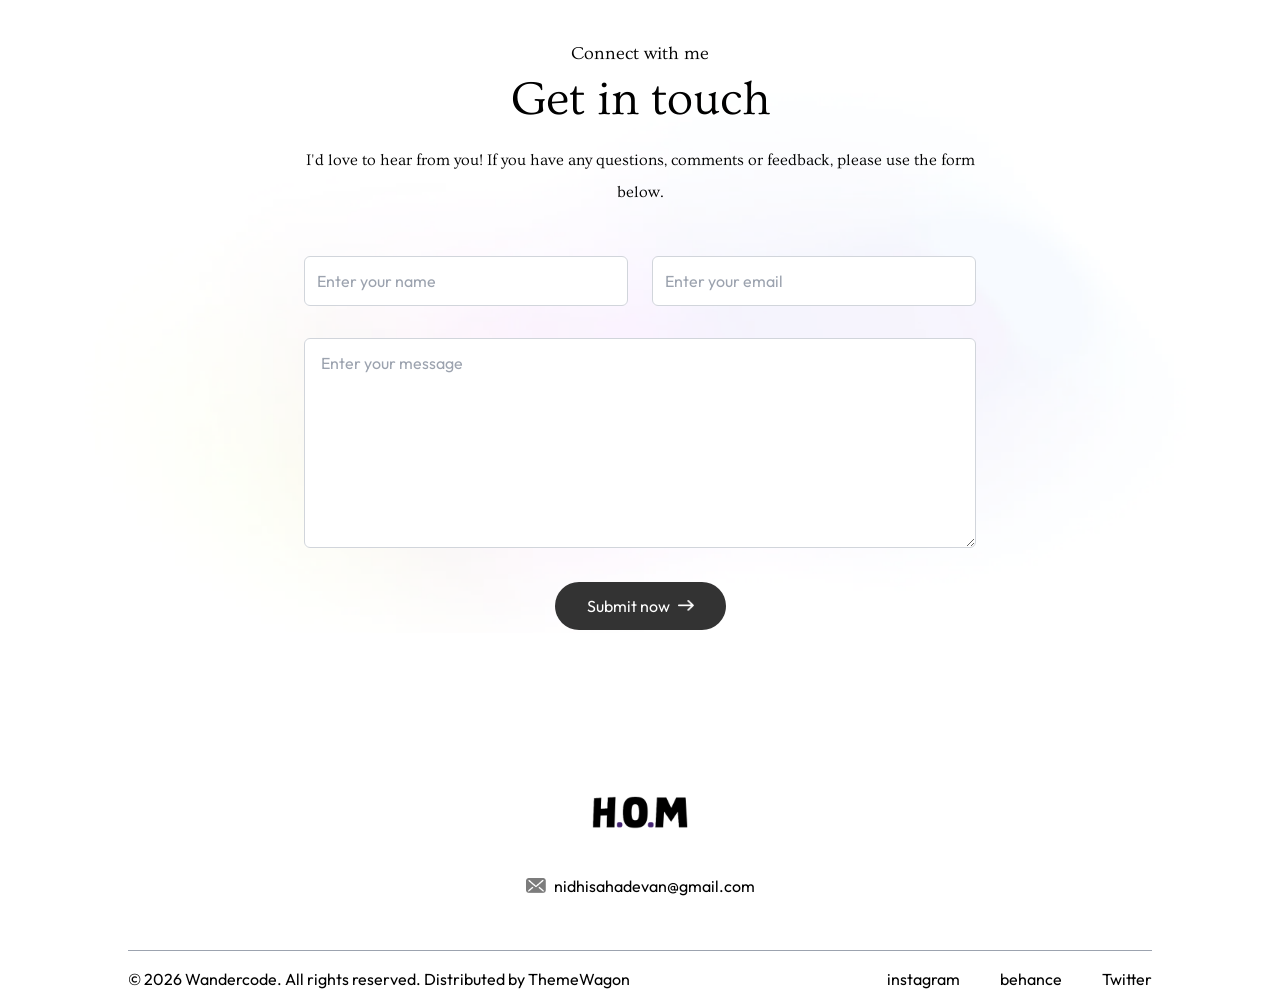
==== commit e8120fc2: "image extension and logo background removed , for better ui" ====
--- a/index.html
+++ b/index.html
@@ -226,7 +226,7 @@
                 </div>
             </div>
             <div class="aspect-square bg-no-repeat bg-cover bg-center rounded-lg relative cursor-pointer group"
-                style="background-image: url('./assets/work-5.jpg');">
+                style="background-image: url('./assets/work-5.JPG');">
                 <div
                     class="bg-white w-10/12 rounded-md absolute bottom-5 left-1/2 -translate-x-1/2 py-3 px-5 flex items-center justify-between duration-500 group-hover:bottom-7">
                     <div>
@@ -240,7 +240,7 @@
                 </div>
             </div>
             <div class="aspect-square bg-no-repeat bg-cover bg-center rounded-lg relative cursor-pointer group"
-                style="background-image: url('./assets/work-6.jpg');">
+                style="background-image: url('./assets/work-6.JPG');">
                 <div
                     class="bg-white w-10/12 rounded-md absolute bottom-5 left-1/2 -translate-x-1/2 py-3 px-5 flex items-center justify-between duration-500 group-hover:bottom-7">
                     <div>
@@ -254,7 +254,7 @@
                 </div>
             </div>
             <div class="aspect-square bg-no-repeat bg-cover bg-center rounded-lg relative cursor-pointer group"
-                style="background-image: url('./assets/work-7.jpg');">
+                style="background-image: url('./assets/work-7.JPG');">
                 <div
                     class="bg-white w-10/12 rounded-md absolute bottom-5 left-1/2 -translate-x-1/2 py-3 px-5 flex items-center justify-between duration-500 group-hover:bottom-7">
                     <div>
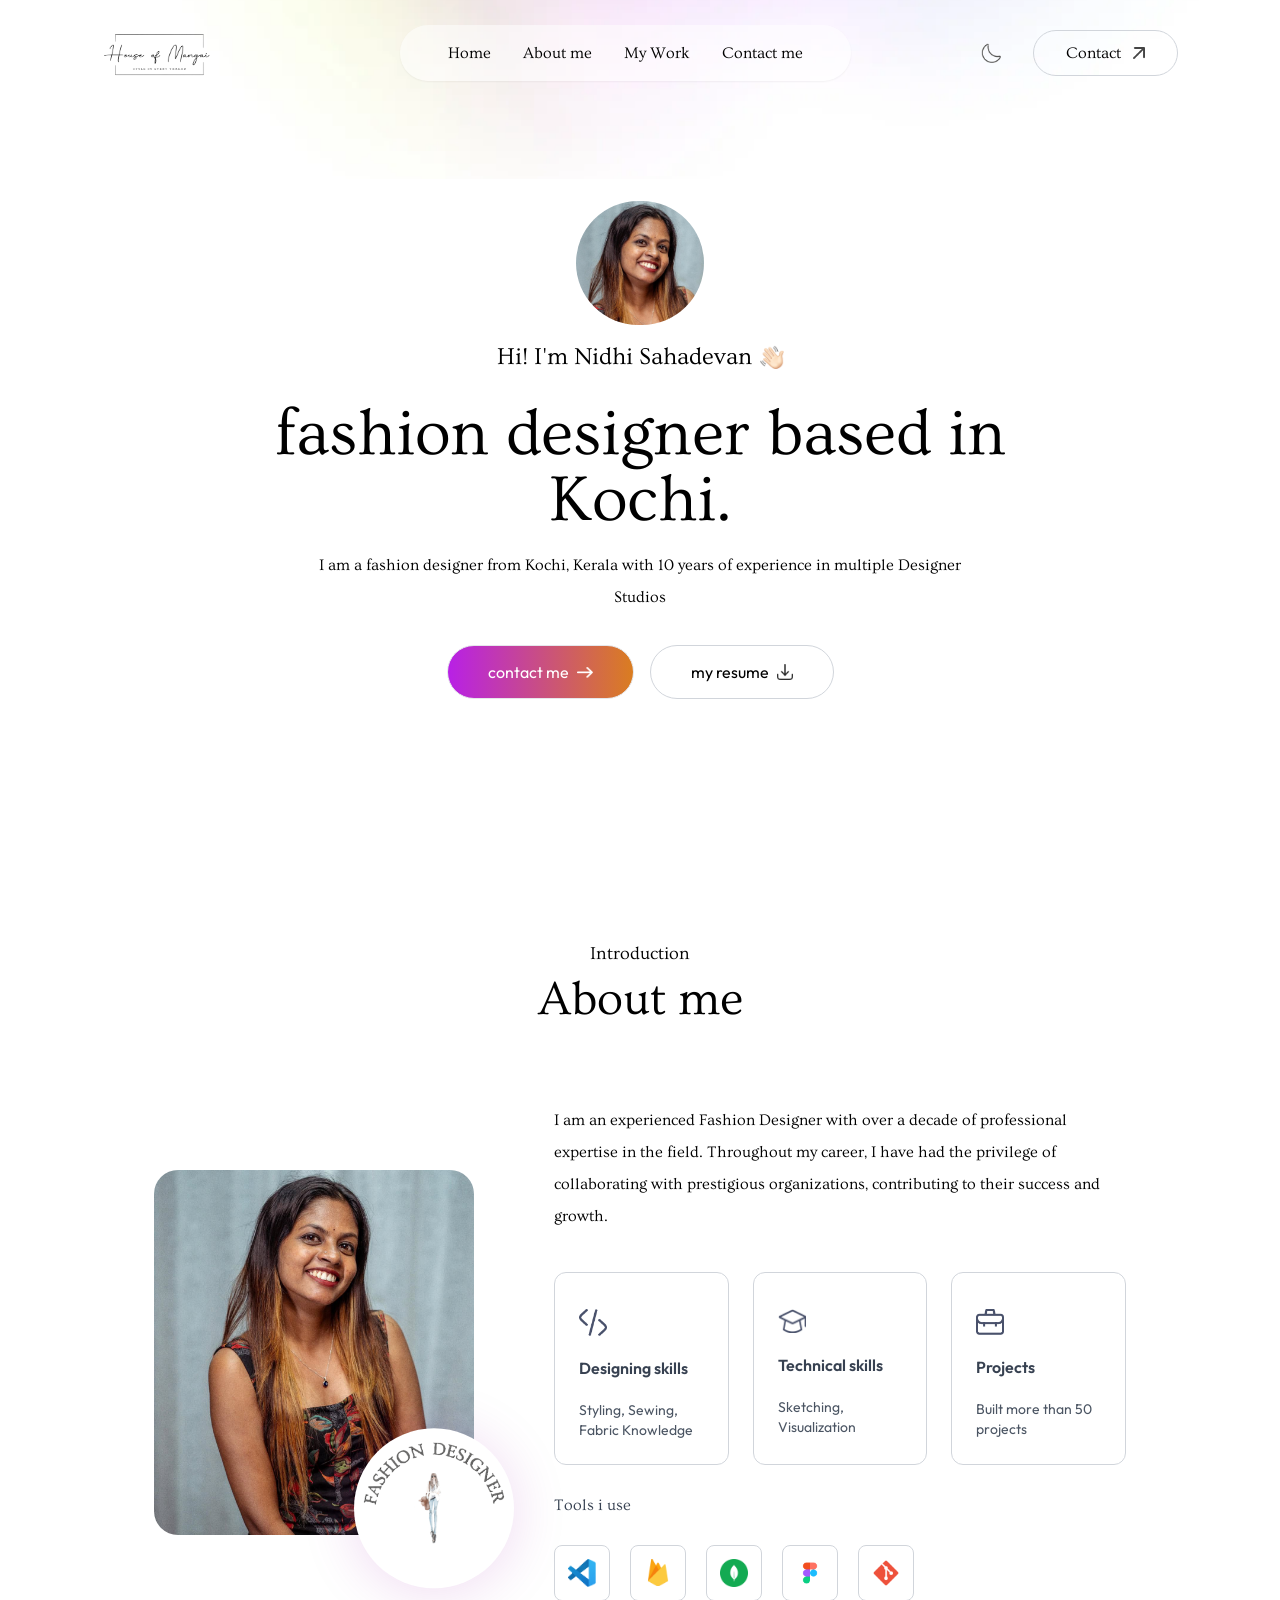
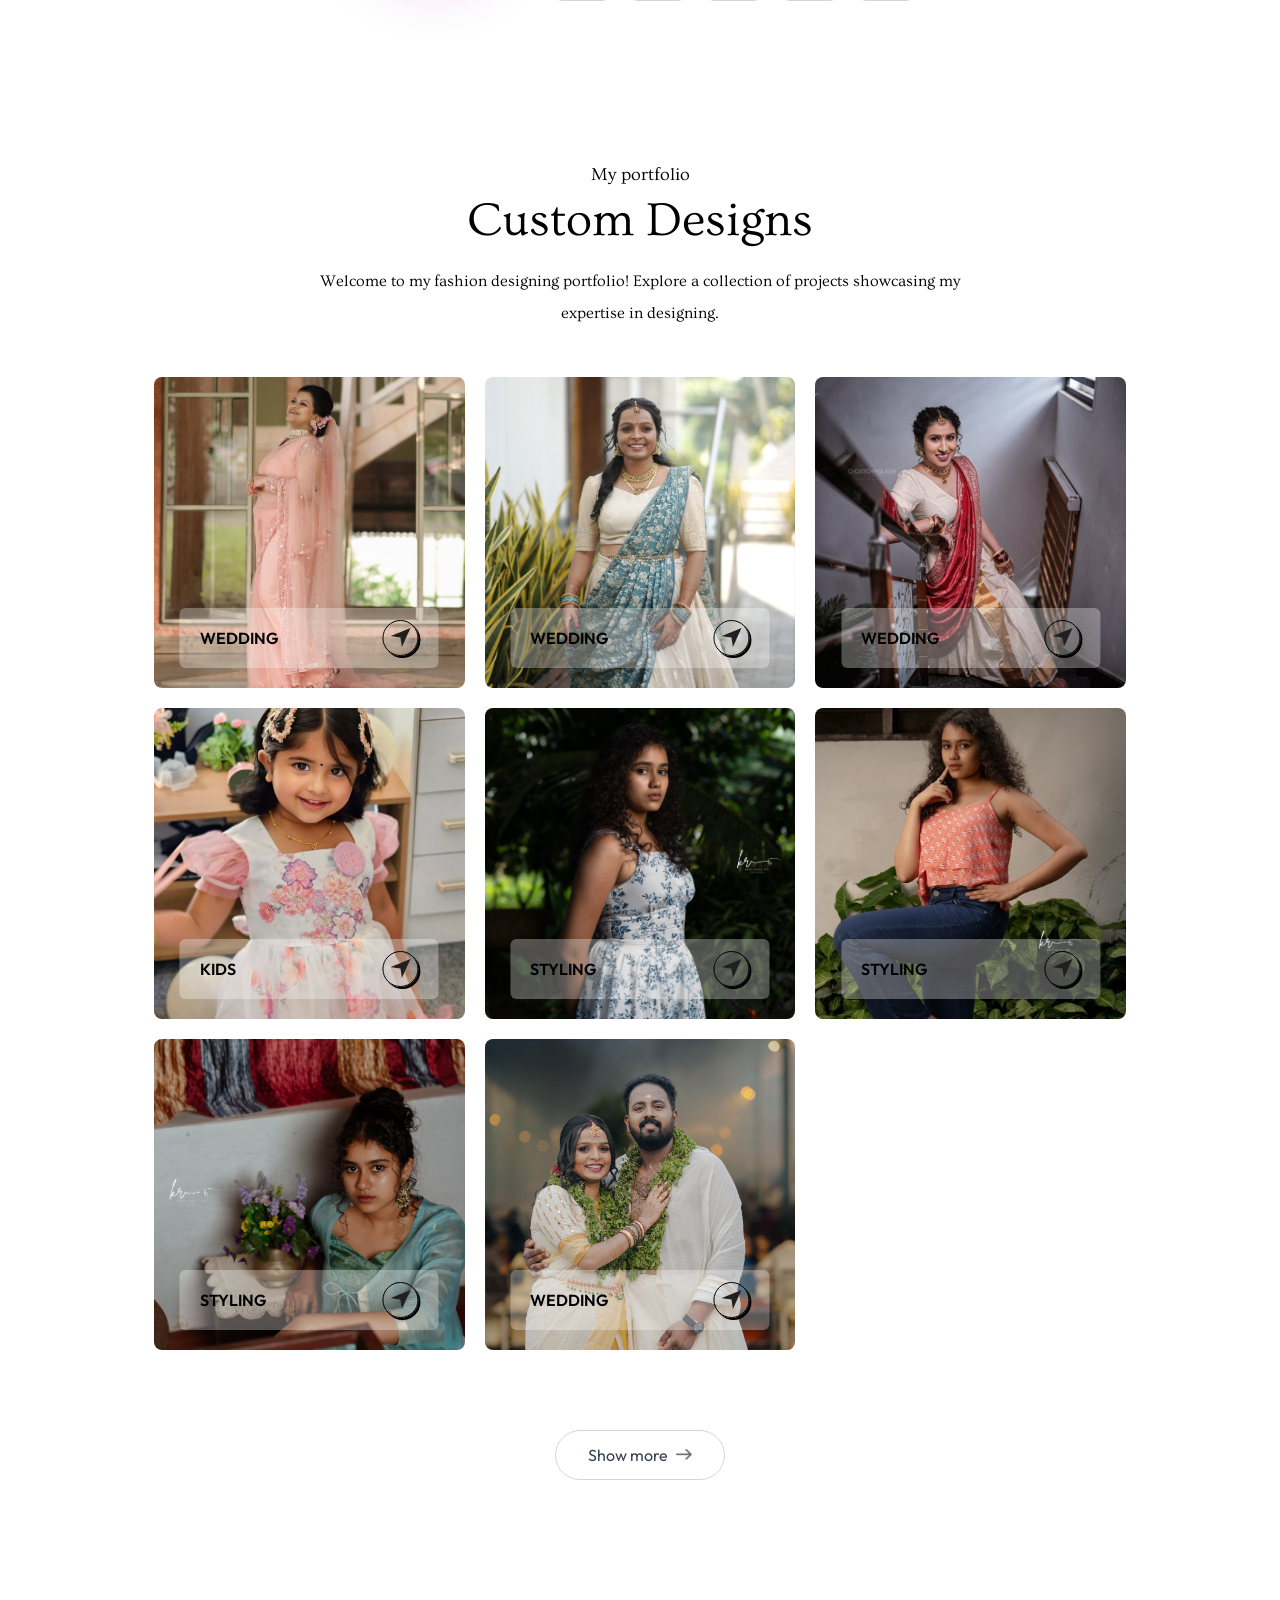
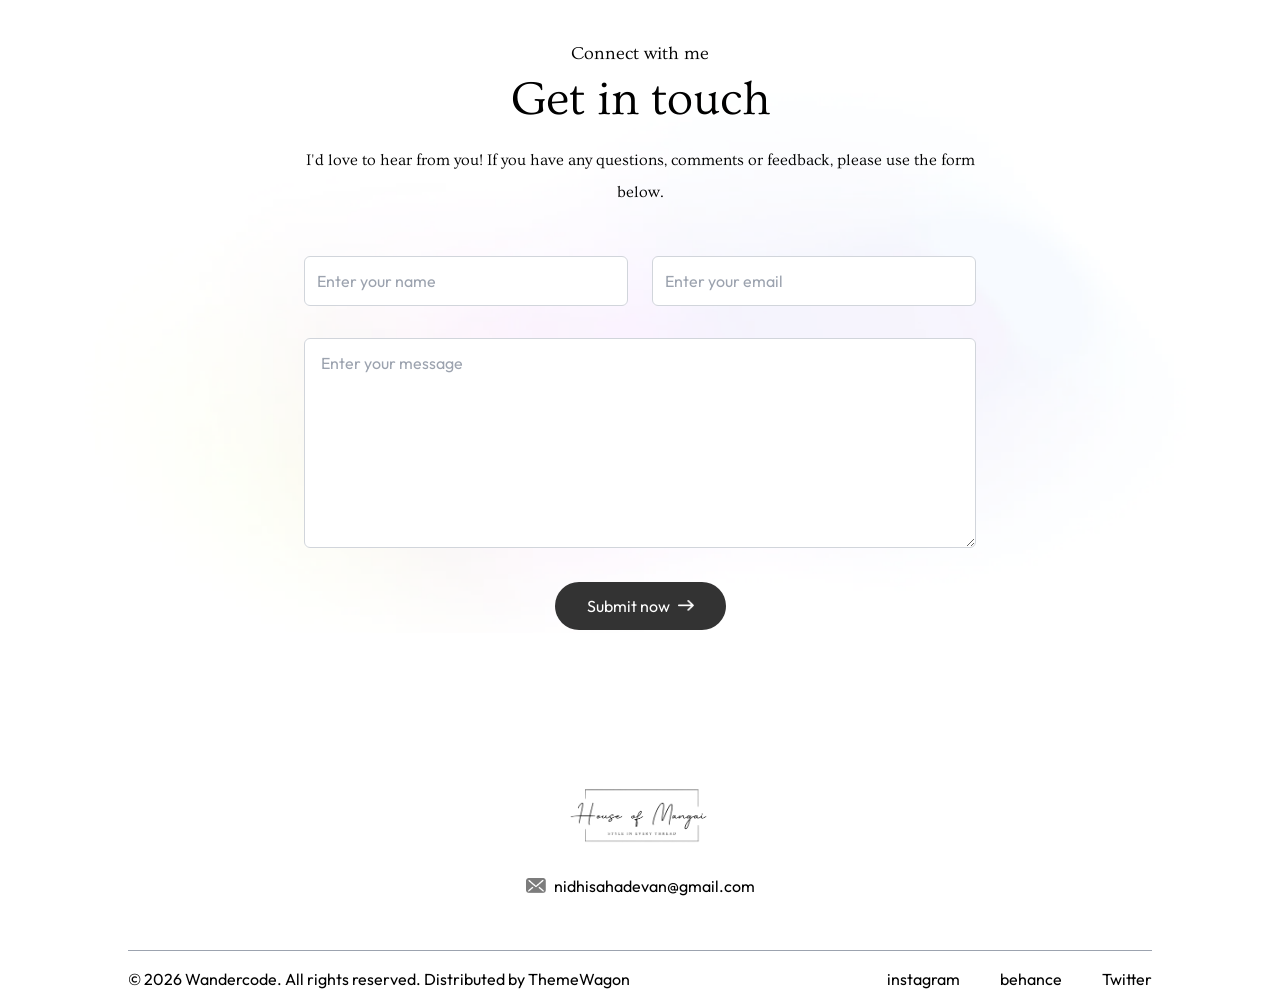
==== commit 857f2524: "logo changed to client logo" ====
--- a/index.html
+++ b/index.html
@@ -22,8 +22,8 @@
         <p class="bg-white bg-opacity-50 backdrop-blur-lg shadow-sm dark:bg-darkTheme dark:shadow-white/20 sr-only">
             Hidden</p>
         <a href="#!">
-            <img src="./assets/hom_logo.png" alt="Logo" class="w-28 cursor-pointer mr-14 dark:hidden" />
-            <img src="./assets/hom_logo_dark.png" alt="Logo" class="w-28 cursor-pointer mr-14 hidden dark:block" />
+            <img src="./assets/hom_nid_logo-Photoroom.png" alt="Logo" class="w-28 cursor-pointer mr-14 dark:hidden" />
+            <img src="./assets/edited-image-preview-Photoroom.png" alt="Logo" class="w-28 cursor-pointer mr-14 hidden dark:block" />
         </a>
 
         <ul id="navLink"
@@ -326,8 +326,8 @@
     <div class="mt-20">
         <div class="text-center">
             <a href="#!">
-                <img src="./assets/hom_logo.png" alt="" class="w-36 mx-auto mb-2 dark:hidden">
-                <img src="./assets/hom_logo_dark.png" alt="" class="w-36 mx-auto mb-2 hidden dark:block">
+                <img src="./assets/hom_nid_logo-Photoroom.png" alt="" class="w-36 mx-auto mb-2 dark:hidden">
+                <img src="./assets/edited-image-preview-Photoroom.png" alt="" class="w-36 mx-auto mb-2 hidden dark:block">
             </a>
             <div class="w-max flex items-center gap-2 mx-auto">
                 <img src="./assets/mail_icon.png" alt="" class="w-5 dark:hidden">
